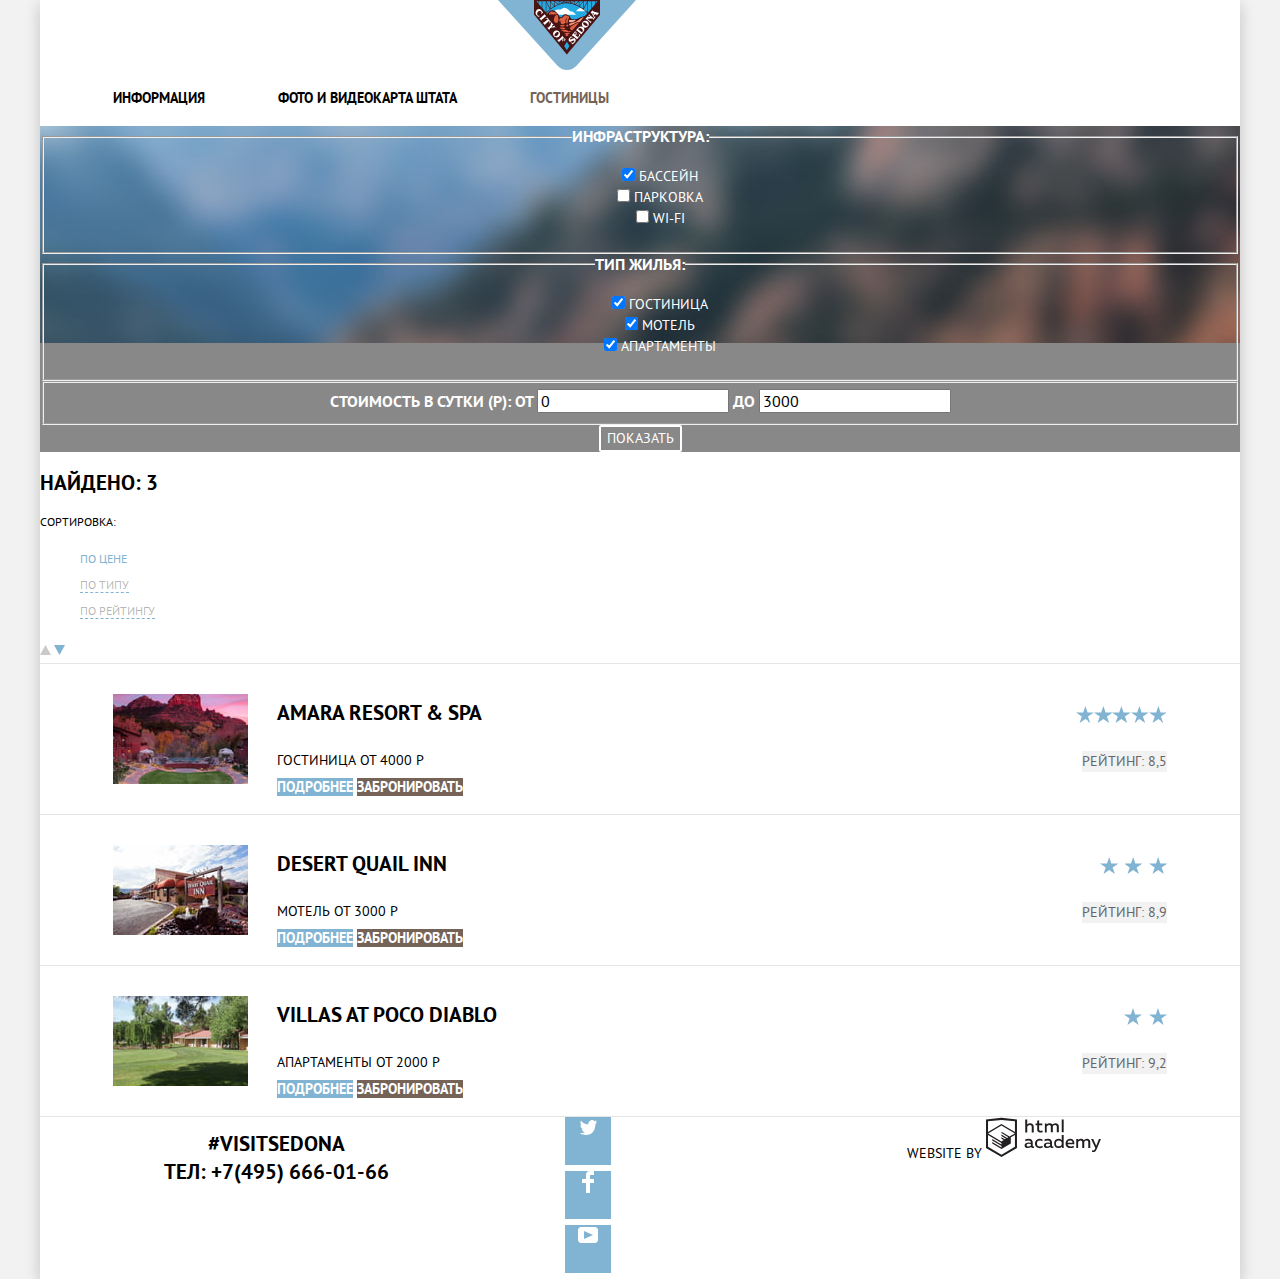
==== hotels.html @ c1253ab7 "started grids and flex" ====
<!DOCTYPE html>
<html lang="ru">
  <head>
    <meta charset="utf-8">
    <title>Каталог отелей Седона</title>
    <link href="css/normalize.css" rel="stylesheet">
    <link href="css/style.css" rel="stylesheet">
  </head>
  <body>
    <div class="main-wrapper">
      <header>
        <!--Navigation bar-->
        <nav class="main-navigation">
          <!--Logo is a link to the main page-->
          <a class="main-header-logo" href="index.html">
            <img src="img/logo_sedona.svg" width="138" height="70" alt="Логотип сайта поиска отелей Седона, перейти на главную страницу сайта">
          </a>  
          <ul class="site-navigation">
            <li><a class="nav-link" href="">Информация</a></li>
            <li><a class="nav-link" href="">Фото и видео</a></li>
            <li><a class="nav-link" href="">Карта штата</a></li>
            <li><a class="nav-link">Гостиницы</a></li>
          </ul>  
        </nav>
      </header> 
      <main>
        <section class="hotel-filter">
          <h1 class="visually-hidden">Фильтр отелей</h1>
          <!--Hotel filter form-->
          <form class="hotel-filter-form" action="https://echo.htmlacademy.ru/" method="get">
            <fieldset>
              <legend>Инфраструктура:</legend>
              <ul class="infrastructure">
                <li>
                  <input type="checkbox" name="pool" id="filter-pool" checked>
                  <label for="filter-pool">Бассейн</label>
                </li>
                <li>
                  <input type="checkbox" name="parking" id="filter-parking">
                  <label for="filter-parking">Парковка</label>
                </li>
                <li>
                  <input type="checkbox" name="wifi" id="filter-wifi">
                  <label for="filter-wifi">WI-FI</label>
                </li>
              </ul>
            </fieldset>
            <fieldset>
              <legend>Тип жилья:</legend>
              <ul class="housing-type">
                <li>
                  <input type="checkbox" name="hotel" id="filter-hotel" checked>
                  <label for="filter-hotel">Гостиница</label>
                </li>
                <li>
                  <input type="checkbox" name="motel" id="filter-motel" checked>
                  <label for="filter-motel">Мотель</label>
                </li>
                <li>
                  <input type="checkbox" name="apartments" id="filter-apartments" checked>
                  <label for="filter-apartments">Апартаменты</label>
                </li>
              </ul>
            </fieldset>
            <fieldset class="rate">
              <label>Стоимость в сутки (Р):</label>
              <label class="min-price">от <input type="text" name="min-price" value="0"></label>
              <label class="max-price">до <input type="text" name="max-price" value="3000"></label>  
            </fieldset>
            <div id="slider"></div>
            <button class="show-button" type="submit">Показать</button>
          </form>
        </section>
  
        <section class="search-results">
          <h2>Найдено: 3</h2>
          <p>Сортировка:</p>
            <ul class="sorting">
              <li class="sorting-item"><a href="">По цене</a></li>
              <li class="sorting-item"><a href="">По типу</a></li>
              <li class="sorting-item"><a href="">По рейтингу</a></li>
            </ul>
          <div class="arrow-up-down">
            <a class="arrow-up" href="" aria-label="По возрастанию">
              <svg xmlns="http://www.w3.org/2000/svg" width="11" height="10" viewBox="0 0 11 10">
                <path fill="#231F20" d="M5.5 0L0 10h11z"/>
              </svg>
            </a>
            <a class="arrow-down" href="" aria-label="По убыванию">
              <svg xmlns="http://www.w3.org/2000/svg" width="11" height="10" viewBox="0 0 11 10">
                <path fill="#231F20" d="M5.5 10L0 0h11"/>
              </svg>
            </a>    
          </div>
        </section>
  
        <section>
            <h2 class="visually-hidden">Список отелей</h2>
            <ol class="results-list">
              <li>
                <div class="hotel-box">
                  <img src="img/photo_amara.jpg" width="135" height="90" alt="Фoто отеля">
                  <div class="hotel-item">
                    <h3>Amara Resort & Spa</h3>
                    <div>
                      <span>Гостиница</span>
                      <span>От 4000 Р</span>
                    </div>
                    <div>
                      <a class="more-button" href="">Подробнее</a>
                      <a class="book-button" href="">Забронировать</a>
                    </div>
                  </div>
                </div>
                <div class="hotel-rating">
                  <p class="stars stars-4"><span class="visually-hidden">4 звезды</span></p>
                  <p class="rating">Рейтинг: 8,5</p>
                </div>
              </li>
              <li>
                <div class="hotel-box">
                  <img src="img/photo_desert.jpg" width="135" height="90" alt="Фoто отеля">
                  <div class="hotel-item">
                    <h3>Desert Quail Inn</h3>
                    <div>
                      <span>Мотель</span>
                      <span>От 3000 Р</span>
                    </div>
                    <div>
                      <a class="more-button" href="">Подробнее</a>
                      <a class="book-button" href="">Забронировать</a>
                    </div>
                  </div>
                </div>
                <div class="hotel-rating">
                  <p class="stars stars-3"><span class="visually-hidden">3 звезды</span></p>
                  <p class="rating">Рейтинг: 8,9</p>
                </div>
              </li>
              <li>
                <div class="hotel-box">
                  <img src="img/photo_villas.jpg" width="135" height="90" alt="Фoто отеля">
                  <div class="hotel-item">
                    <h3>Villas at Poco Diablo</h3>
                    <div>
                      <span>Апартаменты</span>
                      <span>От 2000 Р</span>
                    </div>
                    <div>
                      <a class="more-button" href="">Подробнее</a>
                      <a class="book-button" href="">Забронировать</a>
                    </div>
                  </div>
                </div>
                <div class="hotel-rating">
                  <p class="stars stars-2"><span class="visually-hidden">2 звезды</span></p>
                  <p class="rating">Рейтинг: 9,2</p>
                </div>
              </li>
            </ol>
        </section>
        
      </main>
      <footer class="main-footer">
        <section class="footer-contacts">
          <h3 class="visually-hidden">Контакты</h3>
          <p>
            <a href="">#visitSEDONA</a><br>
            <a href="tel:+74956660166">Тел: +7(495) 666-01-66</a>
          </p>
        </section>
  
        <section class="footer-social">
          <h3 class="visually-hidden">Ссылки на соцсети</h3>
          <ul>
            <li>
              <a class="social-button" href="">
                <span class="visually-hidden">Твиттер</span>
                <svg width="17" height="16" viewBox="0 0 17 16" fill="none" xmlns="http://www.w3.org/2000/svg">
                  <title>twitter</title>
                  <path d="M10.95 1.14409C12.635 0.648089 13.934 1.41409 14.527 2.32309C15.2 2.09209 15.858 1.84209 16.538 1.61509C16.5249 2.30145 16.2117 2.94761 15.681 3.38309C16.366 3.55309 16.985 2.89209 16.985 2.89209C16.816 3.89209 15.979 4.68009 15.422 4.91609C15.191 11.6661 12.247 16.1331 5.34498 15.9981H4.89898C4.48898 15.9981 0.734977 15.5381 0.000976562 14.1111C2.27198 14.3071 3.89398 13.6891 4.69398 12.9341C3.73398 12.6341 2.01498 12.4571 1.71498 9.98409C2.06398 10.0901 2.27898 10.2121 2.90498 10.1031C1.70498 9.24709 0.373977 8.53009 0.447977 6.33009C0.732977 6.65809 1.51498 6.86609 1.78798 6.80209C1.08498 6.56109 -0.182023 3.44209 0.893977 1.85009C2.71198 3.70409 4.62898 5.45609 8.04598 5.62309C8.25398 3.33009 9.18298 1.79309 10.95 1.14409Z" fill="white"/>
                </svg>
              </a>         
            </li>
              <li>
                <a class="social-button" href="">
                  <span class="visually-hidden">Фейсбук</span>
                  <svg xmlns="http://www.w3.org/2000/svg" width="12" height="22" viewBox="0 0 12 22">
                    <title>facebook</title>
                    <path fill="#FFF" d="M12 4V0H8a4 4 0 0 0-4 4v4H0v4h4v10h4V12h4V8H8V4h4z"/>
                  </svg>
                </a>
              </li>
              <li>
                <a class="social-button" href="">
                  <span class="visually-hidden">Ютуб</span>
                  <svg xmlns="http://www.w3.org/2000/svg" xmlns:xlink="http://www.w3.org/1999/xlink" width="20" height="16" viewBox="0 0 20 16">
                  <title>youtube</title>
                  <path fill="#FFF" d="M17 0H3C1.35 0 0 1.35 0 3v10c0 1.65 1.35 3 3 3h14c1.65 0 3-1.35 3-3V3c0-1.65-1.35-3-3-3zM6.027 11.998V4.002L15.014 8l-8.987 3.998z"/>
                  </svg>
                </a>
              </li>
          </ul>
        </section>
  
        <p class="footer-copyright">Website by 
          <a class="logo-academy" href="https://htmlacademy.ru/intensive/htmlcss">
            <svg id="Layer_1" data-name="Layer 1" xmlns="http://www.w3.org/2000/svg" width="115" height="41" viewBox="0 0 108.08 36.85">
              <title>Перейти на сайт HtmlAcademy</title>
              <path d="M44.61,26.88a2,2,0,0,0,.55-0.1v1.33a3.25,3.25,0,0,1-1.18.21,1.67,1.67,0,0,1-1.67-1,4.84,4.84,0,0,1-3.14,1.08c-1.51,0-2.91-.83-2.91-2.55,0-2.13,2-2.79,3.71-2.79a11.08,11.08,0,0,1,2.17.25v-0.3c0-1-.76-1.77-2.19-1.77a7.42,7.42,0,0,0-3,.64v-1.7a10.21,10.21,0,0,1,3.19-.55c2.36,0,3.81,1.12,3.81,3.65v3a0.54,0.54,0,0,0,.49.59h0.17Zm-6.44-1.13A1.35,1.35,0,0,0,39.63,27h0.11a3.39,3.39,0,0,0,2.41-1V24.58a9.72,9.72,0,0,0-1.81-.21c-1,0-2.16.33-2.16,1.38h0Zm12.36-6.11a5,5,0,0,1,2.57.64V22a4.08,4.08,0,0,0-2.3-.7,2.75,2.75,0,1,0,0,5.49,5,5,0,0,0,2.43-.64v1.71a6.27,6.27,0,0,1-2.76.57A4.21,4.21,0,0,1,46,24.51q0-.21,0-0.41a4.32,4.32,0,0,1,4.18-4.46h0.38Zm12.17,7.24a2,2,0,0,0,.55-0.1v1.33a3.25,3.25,0,0,1-1.18.21,1.67,1.67,0,0,1-1.67-1,4.84,4.84,0,0,1-3.14,1.08c-1.51,0-2.91-.83-2.91-2.55,0-2.13,2-2.79,3.71-2.79a11.08,11.08,0,0,1,2.17.25v-0.3c0-1-.76-1.77-2.19-1.77a7.42,7.42,0,0,0-3,.64v-1.7a10.21,10.21,0,0,1,3.19-.55c2.36,0,3.81,1.12,3.81,3.65v3a0.54,0.54,0,0,0,.49.59h0.17Zm-6.44-1.13A1.35,1.35,0,0,0,57.73,27h0.11a3.39,3.39,0,0,0,2.41-1V24.58a9.72,9.72,0,0,0-1.81-.21c-1.06,0-2.16.33-2.16,1.38h0ZM73,16V28.2H71.35V26.88a3.88,3.88,0,0,1-3.19,1.54,4.4,4.4,0,0,1,0-8.78,3.81,3.81,0,0,1,3,1.3V16H73Zm-4.53,5.22a2.76,2.76,0,1,0,0,5.52A2.86,2.86,0,0,0,71.15,25V23A2.91,2.91,0,0,0,68.49,21.27ZM79,19.64c3.31,0,4.46,2.68,3.92,5.09H76.7c0.21,1.5,1.67,2.11,3.19,2.11a6.11,6.11,0,0,0,2.64-.59v1.6a7.14,7.14,0,0,1-3,.57C77,28.42,74.78,27,74.78,24a4.18,4.18,0,0,1,4-4.39H79Zm0.09,1.54a2.28,2.28,0,0,0-2.44,2.1v0.06H81.3A2,2,0,0,0,79.13,21.18Zm5.73,7V19.87h1.65v1a3.81,3.81,0,0,1,2.78-1.27A2.86,2.86,0,0,1,91.89,21a4.12,4.12,0,0,1,2.91-1.33A3.06,3.06,0,0,1,98,23V28.2h-1.9V23.05a1.59,1.59,0,0,0-1.42-1.75H94.42a2.8,2.8,0,0,0-2.07,1.12V28.2h-1.9V23.05A1.59,1.59,0,0,0,89,21.31H88.8a3,3,0,0,0-2.21,1.29v5.63H84.86Zm21.31-8.33h1.9l-3.91,9.46c-0.9,2.17-2.09,2.86-3.35,2.86a4.76,4.76,0,0,1-1.1-.14V30.46a2.86,2.86,0,0,0,.85.12c0.9,0,1.58-.64,2.07-1.9l0.17-.42-4-8.4h2l2.86,6.29ZM38.73,1.46V6.22a3.81,3.81,0,0,1,2.7-1.14,3.25,3.25,0,0,1,3.44,3.4v5.15H43V8.72a1.81,1.81,0,0,0-1.61-2h-0.3a2.93,2.93,0,0,0-2.32,1.39v5.52h-1.9V1.46h1.9ZM49.94,2.31v3h3V6.91h-3v3.81c0,1.1.5,1.46,1.58,1.46a4.49,4.49,0,0,0,1.69-.33v1.6A6.8,6.8,0,0,1,51,13.8a2.55,2.55,0,0,1-2.86-2.74V6.89H46.58V5.26h1.5V2.74Zm5.4,11.31V5.28H57v1A3.81,3.81,0,0,1,59.77,5a2.86,2.86,0,0,1,2.6,1.33A4.12,4.12,0,0,1,65.28,5,3.06,3.06,0,0,1,68.44,8.4v5.21h-1.9V8.46a1.59,1.59,0,0,0-1.42-1.75H64.89a2.8,2.8,0,0,0-2.07,1.12v5.78h-1.9V8.46A1.59,1.59,0,0,0,59.5,6.71H59.27A3,3,0,0,0,57.06,8v5.63H55.34ZM71.17,1.45H73V13.6H71.17V1.45ZM14.71,0H14.55L0,1.54V28.21l14.55,8.66,14.55-8.66V1.54Zm12.5,27.1L14.55,34.64,1.9,27.12V16.18l12.59,7.5V25L5.86,19.9v1.31l8.68,5.21v1.39L5.87,22.65V24l8.68,5.21,8.75-5.24V18.31L27.2,16V27.12Zm0-12.53-3.48,2-1.6,1L14.51,13v1.31L21,18.23H21l-0.14.09-1,.54-5.37-3.2V17l4.24,2.52-1,.67-3.2-1.9v1.31l2.1,1.24L14.5,22.1,2,14.65,14.51,7.11Zm0-1.32L14.49,5.76,1.91,13.25v-10L14.56,1.92,27.21,3.25v10h0Z" transform="translate(0 -0.02)" fill="#231f20"/>
            </svg>
          </a>
        </p> 
      </footer>
    </div>
  </body>
</html>
---- css/style.css ----
.visually-hidden {
  position: absolute;
  width: 1px;
  height: 1px;
  margin: -1px;
  border: 0;
  padding: 0;
  clip: rect(0 0 0 0);
  overflow: hidden;
}

@font-face {
  font-family: 'PT Sans';
  font-style: normal;
  font-weight: normal;
  src: url("../fonts/ptsans.woff2") format("woff2"),
  url("../fonts/ptsans.woff") format("woff");
}

@font-face {
  font-family: 'PT Sans';
  font-style: normal;
  font-weight: bold;
  src: url("../fonts/ptsansbold.woff2") format("woff2"),
  url("../fonts/ptsansbold.woff") format("woff");
}

:root {
  --basic-black: #000000;
  --basic-white: #FFFFFF;
  --basic-dark: #333333;
  --basic-brown: #766357;
  --basic-grey: #F2F2F2;
  --bright: #81B3D2;

  --form-background: #888888;
  
  --button-brown-hover:#604E43;
  --button-brown-active:#503E33;
  
  --bright-hover: #669EC0;
  --bright-active: #5496BD;

  --light-grey: #EEEEEE;
  --grey-hover: #EBEBEB;
  --light-brown: #A9A9A9; 
  --footer-color: rgba(255, 255, 255, 0.9);
  --white-active: rgba(255, 255, 255, 0.3);
  --arrow-up: #CACACA;

  --rating-color: #666666;

  --logo-normal-background: #231F20;
  --logo-pressed-background: #BDBBBC;

  --black-with-opacity: rgba(0, 0, 0, 0.3);
  --form-shadow-color: rgba(0, 1, 1, 0.15);
  --pages-shadow: rgba(0, 1, 1, 0.2);
  --border-color: #E5E5E5;
}

body {
  min-width: 1200px;
  margin: 0;
  padding: 0;
  font-family: "PT Sans", Arial, sans-serif;
  font-size: 14px;
  line-height: 26px;
  font-weight: bold;
  color: var(--basic-black);
  text-transform: uppercase;
  background-color: var(--basic-grey);
  background-position: top center;
  background-repeat: no-repeat;
}

a {
  text-decoration: none;
}
  
img {
  max-width: 100%;
  height: auto;
}

:focus {
  outline: none;
}

.main-wrapper {
  width: 1200px;
  margin-right: auto;
  margin-left: auto;
  background-color: var(--basic-white); 
  box-shadow: 0px 5px 15px var(--pages-shadow);
}

/* Grid */

html {
  height: 100%;
}

.page-body {
  min-height: 100%;
  display: grid;
  grid-template-rows: min-content 1fr min-content;
  align-content: start;
}

.container {
  width: 1054px;
  margin-left: auto;
  margin-right: auto;
}
/* Main navigation */

.main-navigation {
  display: flex;
  flex-direction: column;
  align-items: center;
  min-height: 56px;
  max-width: 1054px;


  font-size: 14px; /*Может это не нужно, отнаследуется от body?*/
  line-height: 26px; /*Может это не нужно, отнаследуется от body?*/
  color: var(--basic-black);
  background-position: center;
}

.main-header-logo {
  width: 138px;
  height: 70px;
}

.site-navigation {
  display: flex;
  align-items: center;
  width: 100%;
  min-height: 56px;
  padding: 0;
  margin: 0;

  list-style: none;
}

.site-navigation li:nth-child(4n-3),
.site-navigation li:nth-child(4n-2) {
  padding-left: 73px;
  text-align: left;
}

.site-navigation li:nth-child(4n-1),
.site-navigation li:nth-child(4n) {
  padding-right: 73px;
  text-align: right;
}

.site-navigation a:not([href]) {
  color: var(--basic-brown);
}

/* User navigation */

.site-navigation a {
  color: var(--basic-black);
}

.nav-link:visited {
  color: var(--black-with-opacity);
}

.nav-link:focus {
  color: var(--bright);
}

.nav-link:hover {
  color: var(--bright);
}

.nav-link:active {
  color: var(--black-with-opacity);
}

/*Index page-Main*/

.background-photo {
  height: 509px;
  text-align: center;
  background-image: 
    url("../img/zigzag.svg"),
    url("../img/background_photo_index.jpg");
  background-repeat: no-repeat;
  background-position: center bottom -2px, center top;
}

/*Features*/

.features {
  text-align: center;
  align-items: center;
  font-size: 21px;
  line-height: 26px;
}

.features h2 {
  text-align: center;
  font-size: 14px;
  line-height: 26px;
  font-weight: normal;
  color: var(--basic-dark);
}

.interested-title {
  text-align: center;
  padding-top: 58px;
  margin: 0;
  font-size: 30px;
  line-height: 24px;
}

.interested-text {
  text-align: center;
  margin-top: 26px;
  line-height: 24px;
  color: var(--basic-dark);
  font-weight: normal;
}

.features-list {
  list-style: none;
  padding: 0;
  margin: 0;
}

.features-list-light {
  color: var(--basic-white);
  background-color: var(--bright);
}

.features-list-light h3 {
  font-size: 21px;
  line-height: 21px;
}

.features-list-light p {
  font-weight: normal;
  font-size: 14px;
  line-height: 21px;
}

.feature-item {
  list-style: none;
  background-color: var(--basic-white);
}

.feature-item h3 {
  font-size: 21px;
  line-height: 21px;
  color: var(--basic-black);
}

.feature-item p {
  font-weight: normal;
  font-size: 14px;
  line-height: 21px;
  color: var(--basic-dark);
}

.features-list-dark {
  background-color: var(--light-grey);
}

.features-list-dark h3 {
  font-size: 21px;
  line-height: 21px;
}

.features-list-dark p {
  font-weight: normal;
  font-size: 14px;
  line-height: 21px;
  color: var(--basic-dark);
}

/*Button navigation*/

.search-button {
  font-family: PT Sans;
  font-style: normal;
  font-weight: bold;
  font-size: 21px;
  line-height: 26px;
  text-align: center;
  text-transform: uppercase;
  color: var(--basic-white);
  background-color: var(--basic-brown);
  border: none;
}

.search-button:hover,
.search-button:focus {
  background-color: var(--button-brown-hover);
}

.search-button:active {
  color: var(--white-active);
  background-color: var(--button-brown-active);
}

/*Hotel search form*/

.form {
  position: absolute;
  background: var(--basic-white);
  box-shadow: 0px 7px 15px var(--form-shadow-color);
}

.search-item label {
  font-weight: bold;
  font-size: 14px;
  line-height: 26px;
  align-items: center;
}

.search-item input {
  background-color: var(--basic-grey);
  border: none;
}

.search-item input:hover {
  background-color: var(--grey-hover);
}

.search-item input:focus {
  background: var(--basic-white);
  border: 2px solid var(--border-color);
  box-sizing: border-box;
}

.button-minus,
.button-plus,
.button-calendar {
  fill: var(--light-brown);
  background-color: var(--basic-grey);
  border: none;
  margin: 0;
}

.button-minus:hover rect,
.button-minus:focus rect,
.button-plus:hover path,
.button-plus:focus path,
.button-calendar:hover path,
.button-calendar:focus path {
  fill: var(--basic-black);
}

.button-minus:active rect,
.button-plus:active path,
.button-calendar:active path {
  fill: var(--bright);
} 

.submit-button {
  font-family: PT Sans;
  font-style: normal;
  font-weight: bold;
  font-size: 21px;
  line-height: 26px;
  text-align: center;
  text-transform: uppercase;
  color: var(--basic-white);
  background-color: var(--bright);
  border: none;
}

.submit-button:hover,
.submit-button:focus {
  background-color: var(--bright-hover);
}

.submit-button:active {
  color: var(--white-active);
  background-color: var(--bright-active);
}

/* Footer */

.main-footer {
  display: grid;
  grid-template-columns: 1fr 1fr 1fr;
  padding-left: 73px;
  padding-right: 73px;
  min-width: 120px;

  color: var(--basic-black);
  background-color: var(--footer-color);
}

.footer-contacts {
  margin: 0;
  width: 327px;
  text-align: center;
}

.footer-contacts a {
  font-size: 21px;
  line-height: 26px;
  color: var(--basic-black);
  text-decoration: none;
}

.footer-contacts a:hover,
.footer-contacts a:focus {
  color: var(--bright);
  text-decoration: none;
}

.footer-social {
  width: 400px;
  justify-self: center;

  text-align: center;
}

.footer-social ul {
  width: 150px;
  margin: 0 auto;
  padding: 0;

  list-style: none;
}

.footer-social li {
  margin-bottom: 6px;
  width: 46px;
  height: 48px;
  background-color: var(--bright);
}

.social-button {
  text-decoration: none;
  display: block;
  width: 100%;
  height: 100%;
}

.social-button:focus {
  background-color: var(--bright-hover);
}

.social-button:hover {
  background-color: var(--bright-hover);
}

.social-button:active path{
  background-color: var(--bright-active);
  fill: var(--white-active);
}

.footer-copyright {
  width: 327px;
  margin: 0;

  font-weight: normal;
  font-size: 14px;
  line-height: 26px;
  text-align: center;
}

.logo-academy path {
  fill:var(--logo-normal-background);
}

.logo-academy:focus path{
  fill: var(--bright);
}

.logo-academy:hover path {
  fill: var(--bright);
}

.logo-academy:active path{
  fill: var(--logo-pressed-background);
}

/*Hotel page-Main*/
/*Hotel filter form*/
.hotel-filter-form {
  text-align: center;
  background-color: var(--form-background);
  background-image: 
    url("../img/background_photo_hotels.jpg");
  background-repeat: no-repeat;
}

.hotel-filter-form legend,
.rate {
  font-size: 16px;
  line-height: 21px;
  color: var(--basic-white);
}

.infrastructure,
.housing-type {
  list-style: none;
}

.infrastructure li,
.housing-type li {
  font-weight: normal;
  font-size: 14px;
  line-height: 21px;
  color: var(--basic-white);
}

.show-button,
.show-button:active {
  font-weight: normal;
  font-size: 14px;
  line-height: 21px;
  align-items: center;
  text-transform: uppercase;
  background-color: transparent;
  color: var(--basic-white);
  border: 2px solid var(--basic-white);
  box-sizing: border-box;
  border-radius: 2px;
}

.show-button:hover,
.show-button:focus {
  color: var(--basic-black);
  background-color: var(--basic-white);
}


/*Search-results*/

.search-results {
  background-color: var(--basic-white);
  border-bottom: 1px solid var(--border-color);
}

.sorting {
  list-style: none;
}

.search-results h2 {
  font-size: 21px;
}

.search-results p {
  font-weight: normal;
  font-size: 12px;
  line-height: 18px;
}

.search-results a {
  font-weight: normal;
  font-size: 12px;
  line-height: 18px;
  color: var(--basic-black);
}

.sorting-item:first-child a {
  color: var(--bright);
}

.sorting-item:nth-child(2) a {
  color: var(--black-with-opacity);
  border-bottom: 1px dashed var(--bright);
}

.sorting-item:last-child a {
  color: var(--black-with-opacity);
  border-bottom: 1px dashed var(--bright);
}

.sorting-item a:hover,
.sorting-item a:focus {
  color: var(--bright);
}

.sorting-item a:active {
  color: var(--basic-black);
  border-bottom: none;
}

.arrow-up path {
  fill: var(--arrow-up);
}

.arrow-down path {
  fill: var(--bright);
}

.arrow-up:focus path,
.arrow-down:focus path {
  fill: var(--basic-black)
}

.arrow-up:hover path,
.arrow-down:hover path {
  fill: var(--basic-black);
}

.arrow-up:active path,
.arrow-down:active path {
  fill: var(--bright);
}

/*Hotels-search results*/

.results-list {
  list-style: none;
  margin: 0;
  padding: 0;
}

.results-list li {
  display: flex;
  justify-content: space-between;
  align-items: center;
  height: 150px;
  padding-left: 73px;
  padding-right: 73px;

  border-bottom: 1px solid var(--border-color);
}

.hotel-box {
  display: flex;
  align-items: center;
  justify-content: center;
}

.hotel-item {
  display: flex;
  flex-direction: column;
  justify-content: center;
  margin-left: 29px;
  height: 87px;
}


.results-list h3 {
  font-weight: bold;
  font-size: 21px;
  line-height: 26px;
}


.results-list span {
  font-weight: normal;
  font-size: 14px;
  line-height: 21px;
}

.more-button {
    font-style: normal;
    font-weight: bold;
    font-size: 14px;
    line-height: 21px;
    text-align: center;
    color: var(--basic-white);
    vertical-align: middle;
    text-transform: uppercase;
    background-color: var(--bright);
    border: none;
}

.book-button {
    font-style: normal;
    font-weight: bold;
    font-size: 14px;
    line-height: 21px;
    text-align: center;
    color: var(--basic-white);
    vertical-align: middle;
    text-transform: uppercase;
    background-color: var(--basic-brown);
    border: none;
}

.more-button:hover,
.more-button:focus {
  background-color: var(--bright-hover);
}

.book-button:hover,
.book-button:focus {
  background-color: var(--button-brown-hover);
}

.more-button:active{
  background-color: var(--bright-active);
  color: var(--white-active);
}

.book-button:active{
  background-color: var(--button-brown-active);
  color: var(--white-active);
}

.hotel-rating {
  display: flex;
  flex-direction: column;
  justify-content: space-between;
  align-items: flex-end;
}

.rating {
  font-style: normal;
  font-weight: normal;
  font-size: 14px;
  line-height: 21px;
  text-align: center;
  color: var(--rating-color);
  background-color: var(--basic-grey);
}

.stars {
  background-image: url("../img/star.svg");
  background-repeat: space;
  width: 19px;
  height: 17px;
}

.stars-1 {
  width: 19px;
}

.stars-2 {
  width: 43px;
}

.stars-3 {
  width: 67px;
}
/*Не могу понять, почему 4 звезды вставляет 5 звезд, а 5-вставляет 6 звезд?Или это еще не нужно делать? Я считала так: 19*4+5*3=91(ширина звезд и 5-расстояние между звездами)*/
.stars-4 {
  width: 91px;
}

.stars-5 {
  width: 115px;
}
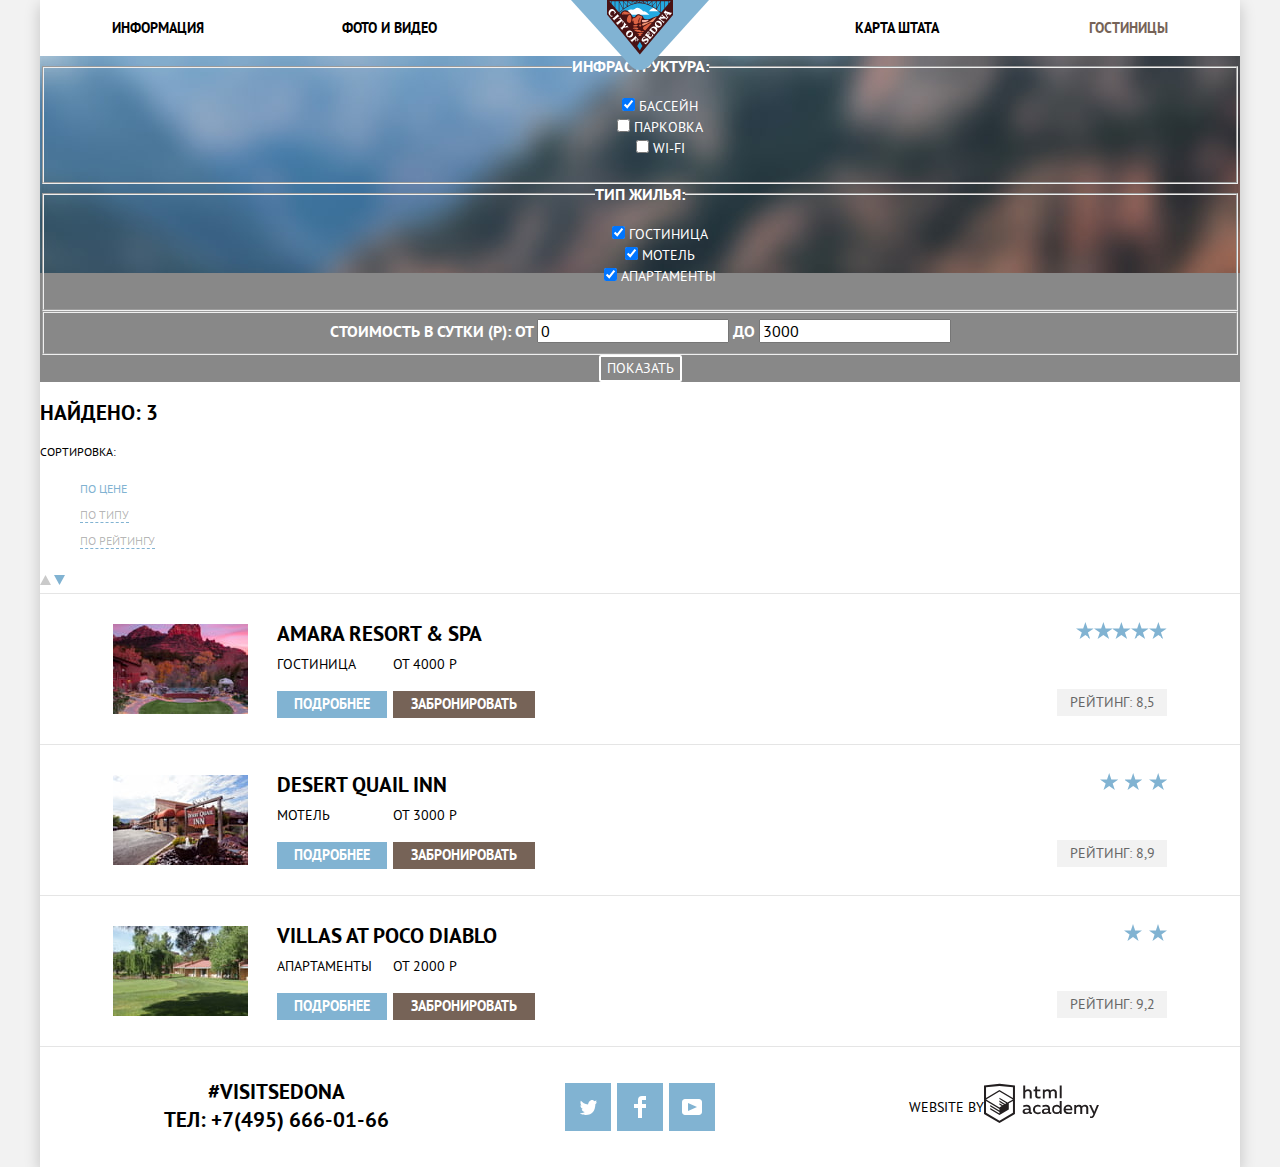
==== commit dcf11ddd: "Continuing with flex and grid" ====
--- a/hotels.html
+++ b/hotels.html
@@ -98,38 +98,36 @@
             <h2 class="visually-hidden">Список отелей</h2>
             <ol class="results-list">
               <li>
-                <div class="hotel-box">
+                <div class="image-box">
                   <img src="img/photo_amara.jpg" width="135" height="90" alt="Фoто отеля">
-                  <div class="hotel-item">
-                    <h3>Amara Resort & Spa</h3>
-                    <div>
-                      <span>Гостиница</span>
-                      <span>От 4000 Р</span>
-                    </div>
-                    <div>
-                      <a class="more-button" href="">Подробнее</a>
-                      <a class="book-button" href="">Забронировать</a>
-                    </div>
+                </div>
+                <div class="hotel-item">
+                  <h3>Amara Resort & Spa</h3>
+                  <div class="hotel-item-more-book">
+                    <span class="hotel-item-type">Гостиница</span>
+                    <a class="more-button" href="">Подробнее</a>
+                    <span class="hotel-item-price">От 4000 Р</span>
+                    <a class="book-button" href="">Забронировать</a>
                   </div>
                 </div>
                 <div class="hotel-rating">
-                  <p class="stars stars-4"><span class="visually-hidden">4 звезды</span></p>
+                  <p class="stars stars-4">
+                    <span class="visually-hidden">4 звезды</span>
+                  </p>
                   <p class="rating">Рейтинг: 8,5</p>
                 </div>
               </li>
               <li>
-                <div class="hotel-box">
+                <div class="image-box">
                   <img src="img/photo_desert.jpg" width="135" height="90" alt="Фoто отеля">
-                  <div class="hotel-item">
-                    <h3>Desert Quail Inn</h3>
-                    <div>
-                      <span>Мотель</span>
-                      <span>От 3000 Р</span>
-                    </div>
-                    <div>
-                      <a class="more-button" href="">Подробнее</a>
-                      <a class="book-button" href="">Забронировать</a>
-                    </div>
+                </div>
+                <div class="hotel-item">
+                  <h3>Desert Quail Inn</h3>
+                  <div class="hotel-item-more-book">
+                    <span class="hotel-item-type">Мотель</span>
+                    <a class="more-button" href="">Подробнее</a>
+                    <span class="hotel-item-price">От 3000 Р</span>
+                    <a class="book-button" href="">Забронировать</a>
                   </div>
                 </div>
                 <div class="hotel-rating">
@@ -138,18 +136,16 @@
                 </div>
               </li>
               <li>
-                <div class="hotel-box">
+                <div class="image-box">
                   <img src="img/photo_villas.jpg" width="135" height="90" alt="Фoто отеля">
-                  <div class="hotel-item">
-                    <h3>Villas at Poco Diablo</h3>
-                    <div>
-                      <span>Апартаменты</span>
-                      <span>От 2000 Р</span>
-                    </div>
-                    <div>
-                      <a class="more-button" href="">Подробнее</a>
-                      <a class="book-button" href="">Забронировать</a>
-                    </div>
+                </div>
+                <div class="hotel-item">
+                  <h3>Villas at Poco Diablo</h3>
+                  <div class="hotel-item-more-book">
+                    <span class="hotel-item-type">Апартаменты</span>
+                    <a class="more-button" href="">Подробнее</a>
+                    <span class="hotel-item-price">От 2000 Р</span>
+                    <a class="book-button" href="">Забронировать</a>
                   </div>
                 </div>
                 <div class="hotel-rating">
--- a/css/style.css
+++ b/css/style.css
@@ -87,7 +87,18 @@
   outline: none;
 }
 
+
+/* Grid */
+
+html {
+  height: 100%;
+}
+
 .main-wrapper {
+  min-height: 100%;
+  display: grid;
+  grid-template-rows: min-content 1fr min-content;
+  align-content: start;
   width: 1200px;
   margin-right: auto;
   margin-left: auto;
@@ -95,19 +106,6 @@
   box-shadow: 0px 5px 15px var(--pages-shadow);
 }
 
-/* Grid */
-
-html {
-  height: 100%;
-}
-
-.page-body {
-  min-height: 100%;
-  display: grid;
-  grid-template-rows: min-content 1fr min-content;
-  align-content: start;
-}
-
 .container {
   width: 1054px;
   margin-left: auto;
@@ -116,12 +114,7 @@
 /* Main navigation */
 
 .main-navigation {
-  display: flex;
-  flex-direction: column;
-  align-items: center;
-  min-height: 56px;
-  max-width: 1054px;
-
+  position: relative;
 
   font-size: 14px; /*Может это не нужно, отнаследуется от body?*/
   line-height: 26px; /*Может это не нужно, отнаследуется от body?*/
@@ -130,6 +123,10 @@
 }
 
 .main-header-logo {
+  position: absolute;
+  top: 0;
+  left: 50%;
+  transform: translateX(-50%);
   width: 138px;
   height: 70px;
 }
@@ -137,23 +134,29 @@
 .site-navigation {
   display: flex;
   align-items: center;
-  width: 100%;
+  width: auto;
   min-height: 56px;
-  padding: 0;
-  margin: 0;
-
+  padding-left: 72px;
+  padding-right: 72px;
+  margin: 0;
   list-style: none;
 }
 
-.site-navigation li:nth-child(4n-3),
-.site-navigation li:nth-child(4n-2) {
-  padding-left: 73px;
+.site-navigation li {
+  flex-basis: 100%; 
+}
+
+.site-navigation li:first-child,
+.site-navigation li:nth-child(2) {
   text-align: left;
 }
 
-.site-navigation li:nth-child(4n-1),
-.site-navigation li:nth-child(4n) {
-  padding-right: 73px;
+.site-navigation li:nth-child(3) {
+  margin-left: 138px;
+}
+
+.site-navigation li:nth-child(3) ,
+.site-navigation li:last-child {
   text-align: right;
 }
 
@@ -187,7 +190,6 @@
 
 .background-photo {
   height: 509px;
-  text-align: center;
   background-image: 
     url("../img/zigzag.svg"),
     url("../img/background_photo_index.jpg");
@@ -195,37 +197,52 @@
   background-position: center bottom -2px, center top;
 }
 
+.background-photo img {
+  display: block;
+  width: 459px;
+  margin: 0 auto;
+  padding-top: 75px;
+}
+
 /*Features*/
 
 .features {
   text-align: center;
-  align-items: center;
   font-size: 21px;
   line-height: 26px;
 }
 
-.features h2 {
-  text-align: center;
-  font-size: 14px;
+.features-main {
+  display: flex;
+  flex-wrap: wrap;
+  justify-content: center;
+  text-align: center;
+  align-items: center;
+  margin-top: 43px;
+  margin-bottom: 42px;
+}
+
+.features-main p {
+  font-size: 21px;
   line-height: 26px;
+  margin: 0;
+}
+
+.features-show {
+  display: flex;
+  flex-wrap: wrap;
+  justify-content: center;
+  text-align: center;
+  align-items: center;
+  margin-bottom: 51px;
+}
+
+.features-show h2 {
+  margin: 0;
+  font-size: 14px;
+  line-height: 26px;
   font-weight: normal;
   color: var(--basic-dark);
-}
-
-.interested-title {
-  text-align: center;
-  padding-top: 58px;
-  margin: 0;
-  font-size: 30px;
-  line-height: 24px;
-}
-
-.interested-text {
-  text-align: center;
-  margin-top: 26px;
-  line-height: 24px;
-  color: var(--basic-dark);
-  font-weight: normal;
 }
 
 .features-list {
@@ -284,15 +301,47 @@
   color: var(--basic-dark);
 }
 
+.interesting-box {
+  display: flex;
+  flex-direction: column;
+  flex-wrap: wrap;
+  min-height: 233px;
+  margin-top: 58px;
+  align-items: center;
+}
+
+.interested-title {
+  text-align: center;
+  margin: 0;
+  font-size: 30px;
+  line-height: 24px;
+}
+
+.interested-text {
+  text-align: center;
+  margin-top: 32px;
+  line-height: 24px;
+  color: var(--basic-dark);
+  font-weight: normal;
+}
+
 /*Button navigation*/
 
 .search-button {
+  display: flex;
+  flex-direction: column;
+  align-items: center;
+  justify-content: center;
+  margin-top: auto;
+  width: 568px;
+  height: 86px;
+  padding: 0;
+
   font-family: PT Sans;
   font-style: normal;
   font-weight: bold;
   font-size: 21px;
   line-height: 26px;
-  text-align: center;
   text-transform: uppercase;
   color: var(--basic-white);
   background-color: var(--basic-brown);
@@ -311,32 +360,127 @@
 
 /*Hotel search form*/
 
-.form {
+.search-form-container {
   position: absolute;
+  width: 1200px;
+  display: flex;
+  justify-content: center;
+}
+
+.search-form {
+ /* display: grid;
+  grid-template-columns: 1fr;
+  grid-template-rows: 30px 30px 54px auto;
+  grid-column-gap: 0px;
+  grid-row-gap: 30px;*/
+  display: flex;
+  flex-direction: column;
+  align-items: center;
+  width: 458px;
+  height: 285px;
+  padding: 55px 55px;
+ 
   background: var(--basic-white);
   box-shadow: 0px 7px 15px var(--form-shadow-color);
 }
 
-.search-item label {
+.search-item .check-in {
+  margin-top: 0;
+  margin-bottom: 0;
+}
+
+.search-item-guests {
+  display: flex;
+  justify-content: space-between;
+  width: 100%;
+  margin-bottom: 30px;
+}
+
+.guests {
+  width: 100%;
+  min-width: 226px;
+}
+
+.children-label {
+  margin-left: auto;
+}
+
+.search-item-guests .guests {
+  margin-top: 0;
+  margin-bottom: 0;
+}
+
+.search-form:nth-last-child(-1) {
+  margin-top: 0;
+  margin-bottom: 0;
+}
+
+.check-out {
+  margin: 0;
+}
+
+.check-in input,
+.check-out input {
+  width: 346px;
+  height: 38px;
+  padding: 0;
+}
+
+.guests input {
+  width: 38px;
+  height: 38px;
+  padding: 0;
+  text-align: center;
+}
+
+.search-item {
+  min-width: 458px;
+  margin-bottom: 30px;
+  margin-top: 0;
+  justify-self: center;
+}
+
+.search-fields {
+  display: flex;
+  justify-content: space-between;
+  align-items: center;
+}
+
+.search-fields label {
   font-weight: bold;
   font-size: 14px;
   line-height: 26px;
   align-items: center;
 }
 
-.search-item input {
+.search-fields input {
   background-color: var(--basic-grey);
   border: none;
 }
 
-.search-item input:hover {
+.search-fields input:hover {
   background-color: var(--grey-hover);
 }
 
-.search-item input:focus {
+.search-fields input:focus {
   background: var(--basic-white);
   border: 2px solid var(--border-color);
   box-sizing: border-box;
+}
+
+.btn-minus-children {
+  margin-left: 28px;
+}
+
+.btn-minus-adults {
+  margin-left: auto;
+}
+
+.button-minus,
+.button-plus {
+  width: 38px;
+  height: 38px;
+  padding: 0;
 }
 
 .button-minus,
@@ -345,7 +489,7 @@
   fill: var(--light-brown);
   background-color: var(--basic-grey);
   border: none;
-  margin: 0;
+  /*margin: 0;*/
 }
 
 .button-minus:hover rect,
@@ -364,6 +508,15 @@
 } 
 
 .submit-button {
+  /*grid-area: 4 / 1 / 5 / 2;
+  justify-self: center;*/
+  width: 458px;
+  height: 58px;
+  padding: 0;
+  margin-top: 24px;
+  margin-left: 0;
+  margin-bottom: 0;
+  margin-right: 0;
   font-family: PT Sans;
   font-style: normal;
   font-weight: bold;
@@ -386,14 +539,19 @@
   background-color: var(--bright-active);
 }
 
+.map {
+  margin-bottom: -120px;
+}
+
 /* Footer */
 
 .main-footer {
   display: grid;
+  align-items: center;
   grid-template-columns: 1fr 1fr 1fr;
   padding-left: 73px;
   padding-right: 73px;
-  min-width: 120px;
+  min-height: 120px;
 
   color: var(--basic-black);
   background-color: var(--footer-color);
@@ -421,20 +579,20 @@
 .footer-social {
   width: 400px;
   justify-self: center;
-
   text-align: center;
 }
 
 .footer-social ul {
+  display: flex;
+  justify-content: space-between;
   width: 150px;
-  margin: 0 auto;
+  margin: auto;
   padding: 0;
 
   list-style: none;
 }
 
 .footer-social li {
-  margin-bottom: 6px;
   width: 46px;
   height: 48px;
   background-color: var(--bright);
@@ -442,7 +600,9 @@
 
 .social-button {
   text-decoration: none;
-  display: block;
+  display: flex;
+  align-items: center;
+  justify-content: center;
   width: 100%;
   height: 100%;
 }
@@ -461,6 +621,9 @@
 }
 
 .footer-copyright {
+  display: flex;
+  justify-content: center;
+  align-items: center;
   width: 327px;
   margin: 0;
 
@@ -622,16 +785,16 @@
 
 .results-list li {
   display: flex;
-  justify-content: space-between;
-  align-items: center;
-  height: 150px;
+  flex-wrap: wrap;
+  align-items: center;
+  min-height: 150px;
   padding-left: 73px;
   padding-right: 73px;
 
   border-bottom: 1px solid var(--border-color);
 }
 
-.hotel-box {
+.image-box {
   display: flex;
   align-items: center;
   justify-content: center;
@@ -640,49 +803,69 @@
 .hotel-item {
   display: flex;
   flex-direction: column;
-  justify-content: center;
+  align-items: flex-start;
   margin-left: 29px;
-  height: 87px;
-}
-
-
-.results-list h3 {
+  min-height: 90px;
+}
+
+
+.hotel-item h3 {
+  margin-bottom: 7px;
+  margin-top: 0;
+
   font-weight: bold;
   font-size: 21px;
   line-height: 26px;
 }
 
-
-.results-list span {
-  font-weight: normal;
-  font-size: 14px;
-  line-height: 21px;
+.hotel-item span {
+  font-weight: normal;
+  font-size: 14px;
+  line-height: 21px;
+}
+.hotel-item-more-book {
+  display: grid;
+  column-gap: 6px;
+  row-gap: 16px;
+}
+
+.hotel-item-price {
+  grid-column-start: 2;
+  grid-row-start: 1;
 }
 
 .more-button {
-    font-style: normal;
-    font-weight: bold;
-    font-size: 14px;
-    line-height: 21px;
-    text-align: center;
-    color: var(--basic-white);
-    vertical-align: middle;
-    text-transform: uppercase;
-    background-color: var(--bright);
-    border: none;
+  display: flex;
+  align-items: center;
+  justify-content: center;
+  width: 110px;
+  height: 27px;
+
+  font-style: normal;
+  font-weight: bold;
+  font-size: 14px;
+  line-height: 21px;
+  color: var(--basic-white);
+  text-transform: uppercase;
+  background-color: var(--bright);
+  border: none;
 }
 
 .book-button {
-    font-style: normal;
-    font-weight: bold;
-    font-size: 14px;
-    line-height: 21px;
-    text-align: center;
-    color: var(--basic-white);
-    vertical-align: middle;
-    text-transform: uppercase;
-    background-color: var(--basic-brown);
-    border: none;
+  display: flex;
+  align-items: center;
+  justify-content: center;
+  width: 142px;
+  height: 27px;
+
+  font-style: normal;
+  font-weight: bold;
+  font-size: 14px;
+  line-height: 21px;
+  color: var(--basic-white);
+  text-transform: uppercase;
+  background-color: var(--basic-brown);
+  border: none;
 }
 
 .more-button:hover,
@@ -707,17 +890,25 @@
 
 .hotel-rating {
   display: flex;
+  margin-left: auto;
   flex-direction: column;
-  justify-content: space-between;
   align-items: flex-end;
+  min-height: 90px;
 }
 
 .rating {
+  width: 110px;
+  height: 27px;
+  display: flex;
+  align-items: center;
+  justify-content: center;
+  margin-top: 50px;
+  margin-bottom: 0;
+
   font-style: normal;
   font-weight: normal;
   font-size: 14px;
   line-height: 21px;
-  text-align: center;
   color: var(--rating-color);
   background-color: var(--basic-grey);
 }
@@ -727,6 +918,7 @@
   background-repeat: space;
   width: 19px;
   height: 17px;
+  margin: 0;
 }
 
 .stars-1 {
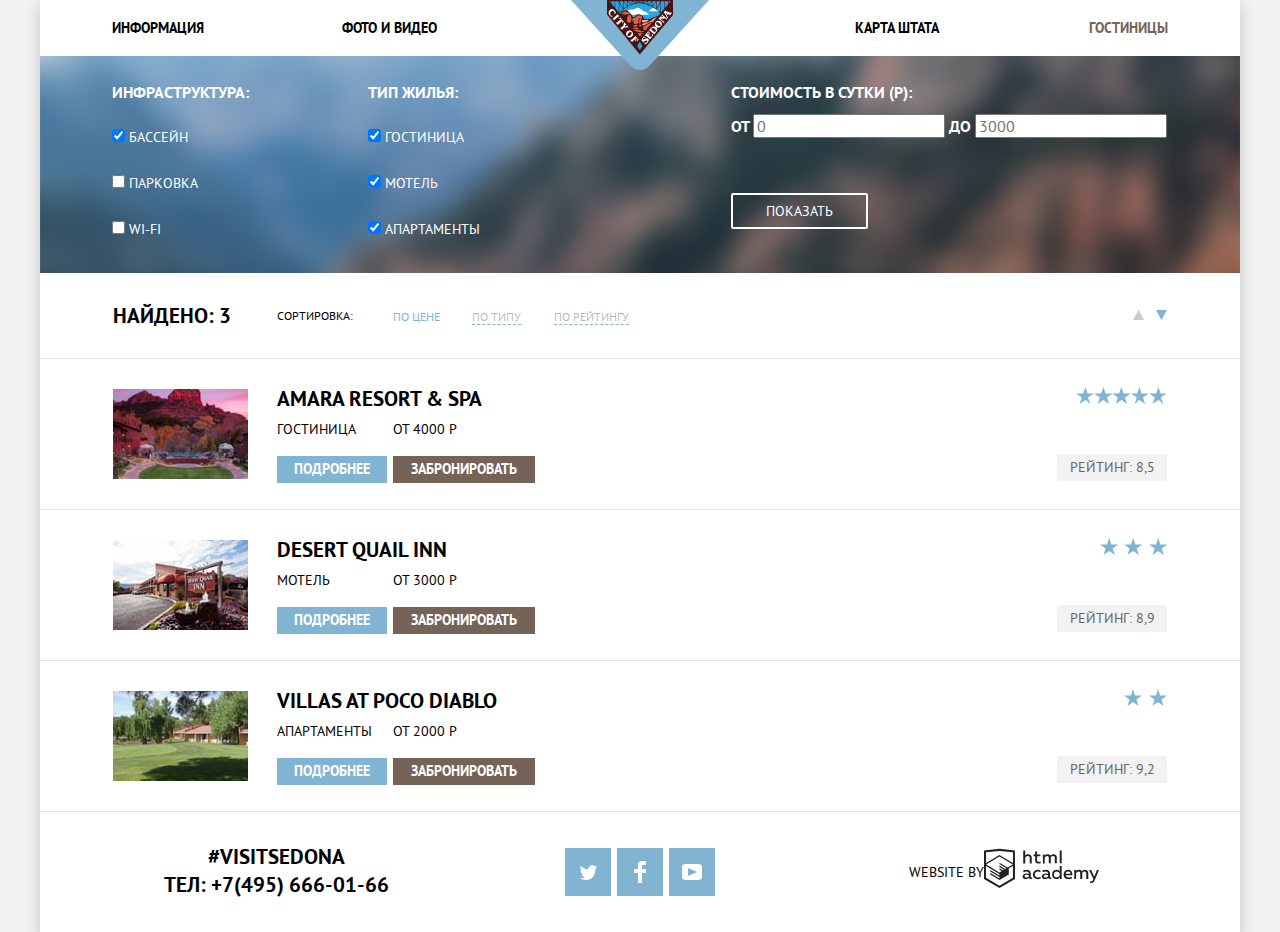
==== commit 0e5178ff: "Finished grid" ====
--- a/hotels.html
+++ b/hotels.html
@@ -28,7 +28,7 @@
           <h1 class="visually-hidden">Фильтр отелей</h1>
           <!--Hotel filter form-->
           <form class="hotel-filter-form" action="https://echo.htmlacademy.ru/" method="get">
-            <fieldset>
+            <fieldset class="infrastructure-item">
               <legend>Инфраструктура:</legend>
               <ul class="infrastructure">
                 <li>
@@ -45,7 +45,7 @@
                 </li>
               </ul>
             </fieldset>
-            <fieldset>
+            <fieldset class="housing-type-item">
               <legend>Тип жилья:</legend>
               <ul class="housing-type">
                 <li>
@@ -62,13 +62,15 @@
                 </li>
               </ul>
             </fieldset>
-            <fieldset class="rate">
-              <label>Стоимость в сутки (Р):</label>
-              <label class="min-price">от <input type="text" name="min-price" value="0"></label>
-              <label class="max-price">до <input type="text" name="max-price" value="3000"></label>  
-            </fieldset>
-            <div id="slider"></div>
-            <button class="show-button" type="submit">Показать</button>
+            <div class="rate">
+              <p class="rate-price">Стоимость в сутки (Р):</p>
+              <p class="price">
+                <label class="min-price">от <input type="text" name="min-price" placeholder="0"></label>
+                <label class="max-price">до <input type="text" name="max-price" placeholder="3000"></label>
+              </p>
+              <button class="show-button" type="submit">Показать</button>
+            </div>
+            <!--<div class="slider"></div>-->
           </form>
         </section>
   
--- a/css/style.css
+++ b/css/style.css
@@ -245,9 +245,23 @@
   color: var(--basic-dark);
 }
 
-.features-list {
+.features-list-first {
+  display: flex;
+  flex-direction: column;
+  flex-wrap: wrap;
+
   list-style: none;
   padding: 0;
+  margin: 0;
+}
+
+.first-feature {
+  display: flex;
+  flex-direction: column;
+  align-items: center;
+  flex-wrap: wrap;
+  width: 400px;
+  min-height: 256px;
   margin: 0;
 }
 
@@ -256,45 +270,153 @@
   background-color: var(--bright);
 }
 
-.features-list-light h3 {
+.feature-title {
+  margin-top: 0;
+  margin-bottom: 25px;
   font-size: 21px;
   line-height: 21px;
 }
 
-.features-list-light p {
-  font-weight: normal;
-  font-size: 14px;
-  line-height: 21px;
-}
-
-.feature-item {
+.first-feature .feature-title {
+  padding-top: 47px;
+  display: flex;
+  flex-wrap: wrap;
+  width: 122px;
+}
+
+.first-feature .feature-description {
+  display: flex;
+  flex-wrap: wrap;
+  width: 297px;
+}
+
+.feature-number {
+  margin-top: 0;
+  margin-bottom: 23px;
+}
+
+.feature-description {
+  margin: 0;
+}
+
+.feature-number,
+.feature-description {
+  font-weight: normal;
+  font-size: 14px;
+  line-height: 21px;
+}
+
+.feature-item-list {
+  display: flex;
+  flex-wrap: wrap;
+  min-height: 330px;
+  padding: 0;
+ 
   list-style: none;
   background-color: var(--basic-white);
 }
 
-.feature-item h3 {
+.feature-item-list-house {
+  width: 254px;
+  margin-top: 160px;
+  margin-bottom: 0;
+  margin-left: 73px;
+  margin-right: 124px;
+}
+
+.feature-item-list-food {
+  width: 297px;
+  margin-top: 160px;
+  margin-bottom: 0;
+  margin-right: 118px;
+}
+
+.feature-item-list-souvenirs {
+  margin-top: 160px;
+  margin-bottom: 0;
+  width: 269px;
+}
+
+.feature-item-list h3 {
+  margin: 0;
+  margin-bottom: 25px;
   font-size: 21px;
   line-height: 21px;
   color: var(--basic-black);
 }
 
-.feature-item p {
+.feature-item-list p {
+  margin: 0;
   font-weight: normal;
   font-size: 14px;
   line-height: 21px;
   color: var(--basic-dark);
 }
 
+.second-feature{
+  display: flex;
+  flex-direction: column;
+  align-items: center;
+  flex-wrap: wrap;
+  width: 400px;
+  min-height: 256px;
+  margin: 0;
+  margin-left: auto;
+}
+
+.second-feature .feature-title {
+  padding-top: 50px;
+  display: flex;
+  flex-wrap: wrap;
+  width: 150px;
+}
+
+.second-feature .feature-description {
+  display: flex;
+  flex-wrap: wrap;
+  width: 301px;
+}
+
+.features-list-second {
+  display: flex;
+  flex-wrap: wrap;
+  height: 256px;
+  width: 100%;
+
+  list-style: none;
+  background-color: var(--light-grey);
+  padding: 0;
+  margin: 0;
+}
+
 .features-list-dark {
-  background-color: var(--light-grey);
-}
-
-.features-list-dark h3 {
+  display: flex;
+  flex-direction: column;
+  align-items: center;
+  width: 400px;
+  padding-top: 47px;
+  padding-bottom: 54px;
+}
+
+.features-list-dark .feature-title {
+  display: flex;
+  flex-wrap: wrap;
+  align-items: center;
+  width: 119px;
+
   font-size: 21px;
   line-height: 21px;
 }
 
-.features-list-dark p {
+.features-list-dark .feature-description {
+  display: flex;
+  flex-wrap: wrap;
+  align-items: center;
+  width: 258px;
+}
+
+.features-list-dark .feature-description,
+.features-list-dark .feature-number {
   font-weight: normal;
   font-size: 14px;
   line-height: 21px;
@@ -651,14 +773,85 @@
 
 /*Hotel page-Main*/
 /*Hotel filter form*/
-.hotel-filter-form {
-  text-align: center;
+
+.hotel-filter {
+  display: flex;
+  flex-wrap: wrap;
+  width: 1200px;
+  min-height: 217px;
+
   background-color: var(--form-background);
   background-image: 
     url("../img/background_photo_hotels.jpg");
   background-repeat: no-repeat;
 }
 
+.hotel-filter-form {
+  display: flex;
+  flex-wrap: wrap;
+  width: 100%;
+  height: 100%;
+  margin-left: 72px;
+  margin-right: 73px;
+  margin-top: 26px;
+  margin-bottom: 31px;
+
+  /*background-color: var(--form-background);
+  background-image: 
+    url("../img/background_photo_hotels.jpg");
+  background-repeat: no-repeat;*/
+}
+
+.infrastructure-item {
+  margin: 0;
+  margin-right: 119px;
+  padding: 0;
+  border: none;
+}
+
+.infrastructure {
+ display: grid;
+ gap: 25px;
+ margin: 0;
+ margin-top: 24px;
+ padding: 0;
+}
+
+.housing-type {
+  display: grid;
+  gap: 25px;
+  margin: 0;
+  margin-top: 24px;
+  padding: 0;
+}
+
+.housing-type-item {
+  margin: 0;
+  padding: 0;
+  border: none;
+}
+
+.rate {
+  display: flex;
+  flex-direction: column;
+  align-items: flex-start;
+  min-width: 317px;
+  margin: 0;
+  margin-left: auto;
+  padding: 0;
+  border: none;
+}
+
+.rate-price {
+  margin: 0;
+  align-content: flex-start;
+}
+
+.price {
+  margin: 0;
+  margin-top: 11px;
+}
+
 .hotel-filter-form legend,
 .rate {
   font-size: 16px;
@@ -679,6 +872,16 @@
   color: var(--basic-white);
 }
 
+.show-button {
+  display: flex;
+  width: 137px;
+  height: 36px;
+  align-items: center;
+  justify-content: center;
+  padding: 0;
+  margin: 0;
+  margin-top: 55px;
+}
 .show-button,
 .show-button:active {
   font-weight: normal;
@@ -689,7 +892,6 @@
   background-color: transparent;
   color: var(--basic-white);
   border: 2px solid var(--basic-white);
-  box-sizing: border-box;
   border-radius: 2px;
 }
 
@@ -703,15 +905,27 @@
 /*Search-results*/
 
 .search-results {
+  display: flex;
+  flex-wrap: wrap;
+  width: 1054px;
+  min-height: 85px;
+  align-items: center;
+  padding-left: 73px;
+  padding-right: 73px;
+  margin: 0;
+
   background-color: var(--basic-white);
   border-bottom: 1px solid var(--border-color);
 }
 
-.sorting {
-  list-style: none;
-}
-
 .search-results h2 {
+  display: flex;
+  flex-wrap: wrap;
+  justify-content: flex-start;
+  margin: 0;
+  padding: 0;
+  padding-right: 46px;
+
   font-size: 21px;
 }
 
@@ -719,6 +933,32 @@
   font-weight: normal;
   font-size: 12px;
   line-height: 18px;
+  margin: 0;
+}
+
+.sorting {
+  display: flex;
+  flex-wrap: wrap;
+
+  list-style: none;
+  margin: 0;
+}
+
+.sorting-item:first-child {
+  padding-right: 32px;
+}
+
+.sorting-item:nth-child(2) {
+  padding-right: 33px;
+}
+
+.arrow-up-down {
+  display: flex;
+  margin-left: auto;
+}
+
+.arrow-up {
+  padding-right: 12px;
 }
 
 .search-results a {
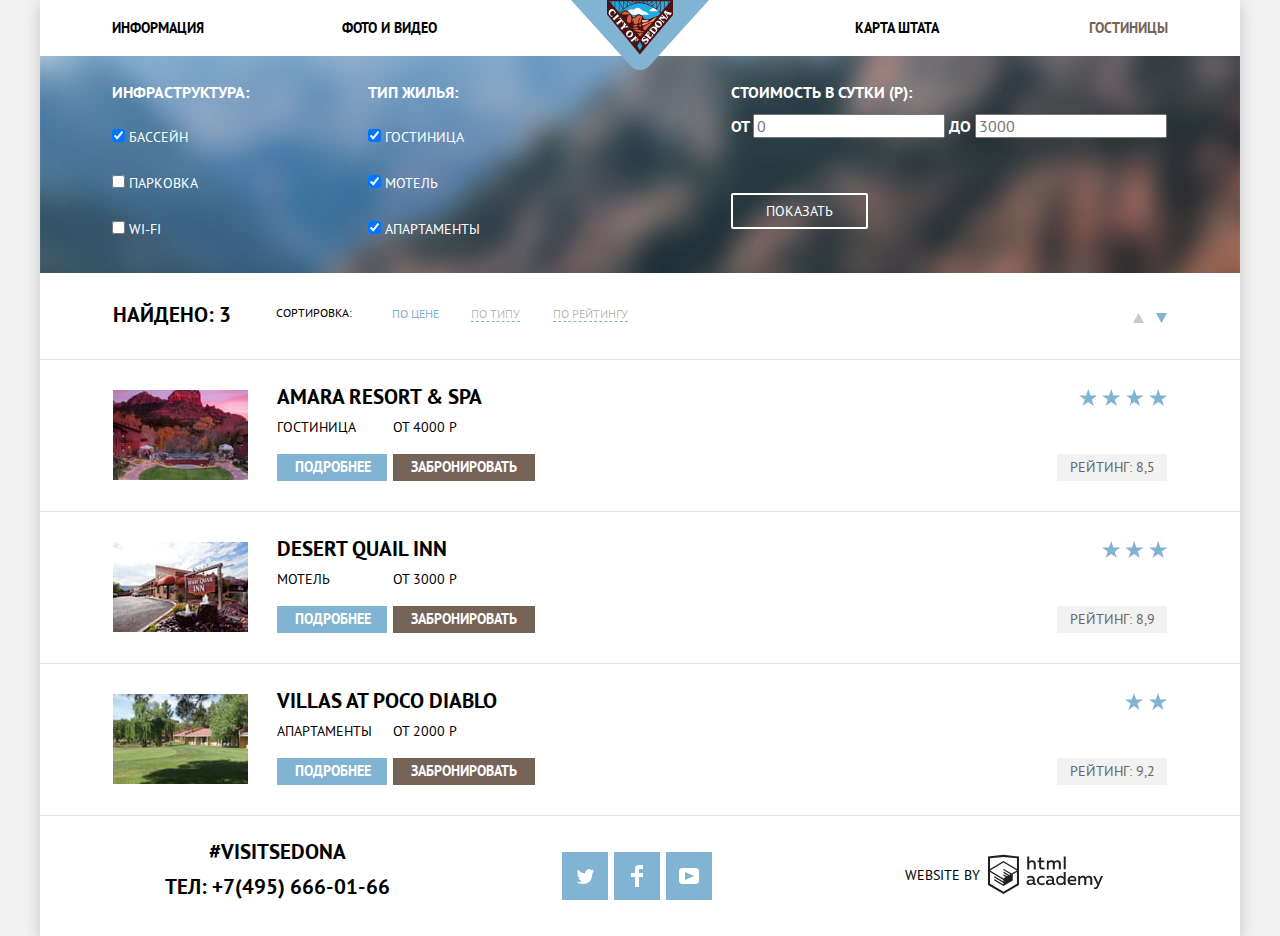
==== commit d1362bda: "Started decorative elements" ====
--- a/hotels.html
+++ b/hotels.html
@@ -163,7 +163,9 @@
         <section class="footer-contacts">
           <h3 class="visually-hidden">Контакты</h3>
           <p>
-            <a href="">#visitSEDONA</a><br>
+            <a href="">#visitSEDONA</a>
+          </p>
+          <p>
             <a href="tel:+74956660166">Тел: +7(495) 666-01-66</a>
           </p>
         </section>
--- a/css/style.css
+++ b/css/style.css
@@ -167,6 +167,7 @@
 /* User navigation */
 
 .site-navigation a {
+  display: block;
   color: var(--basic-black);
 }
 
@@ -220,6 +221,8 @@
   align-items: center;
   margin-top: 43px;
   margin-bottom: 42px;
+  margin-left: 365px;
+  margin-right: 365px;
 }
 
 .features-main p {
@@ -234,7 +237,10 @@
   justify-content: center;
   text-align: center;
   align-items: center;
-  margin-bottom: 51px;
+  margin-top: 0;
+  margin-bottom: 53px;
+  margin-left: 340px;
+  margin-right: 341px;
 }
 
 .features-show h2 {
@@ -263,6 +269,17 @@
   width: 400px;
   min-height: 256px;
   margin: 0;
+  position: relative;
+}
+
+.first-feature::after {
+  content: "";
+  position: absolute;
+  background-image: url(/img/image_1_index.jpg);
+  width: 800px;
+  height: 256px;
+  background-repeat: no-repeat;
+  left: 400px;
 }
 
 .features-list-light {
@@ -337,11 +354,15 @@
   width: 269px;
 }
 
-.feature-item-list h3 {
+.house,
+.food,
+.souvenirs {
+  position: relative;
   margin: 0;
   margin-bottom: 25px;
   font-size: 21px;
   line-height: 21px;
+  font-weight: bold;
   color: var(--basic-black);
 }
 
@@ -353,6 +374,39 @@
   color: var(--basic-dark);
 }
 
+.house::after {
+  content: "";
+  position: absolute;
+  background-image: url(/img/icon_house.svg);
+  background-repeat: no-repeat;
+  width: 75px;
+  height: 72px;
+  top: -100px;
+  right: 90px;
+}
+
+.food::after {
+  content: "";
+  position: absolute;
+  background-image: url(/img/icon_food.svg);
+  background-repeat: no-repeat;
+  width: 75px;
+  height: 70px;
+  top: -99px;
+  right: 112px;
+}
+
+.souvenirs::after {
+  content: "";
+  position: absolute;
+  background-image: url(/img/icon_souvenirs.svg);
+  background-repeat: no-repeat;
+  width: 64px;
+  height: 77px;
+  top: -104px;
+  right: 103px;
+}
+
 .second-feature{
   display: flex;
   flex-direction: column;
@@ -362,6 +416,17 @@
   min-height: 256px;
   margin: 0;
   margin-left: auto;
+  position: relative;
+}
+
+.second-feature::before {
+  content: "";
+  position: absolute;
+  background-image: url(/img/image_2_index.jpg);
+  width: 800px;
+  height: 256px;
+  background-repeat: no-repeat;
+  right: 400px;
 }
 
 .second-feature .feature-title {
@@ -429,6 +494,9 @@
   flex-wrap: wrap;
   min-height: 233px;
   margin-top: 58px;
+  margin-bottom: 0;
+  margin-left: 316px;
+  margin-right: 316px;
   align-items: center;
 }
 
@@ -441,7 +509,8 @@
 
 .interested-text {
   text-align: center;
-  margin-top: 32px;
+  padding: 0;
+  padding-top: 18px;
   line-height: 24px;
   color: var(--basic-dark);
   font-weight: normal;
@@ -451,13 +520,14 @@
 
 .search-button {
   display: flex;
+  flex-wrap: wrap;
   flex-direction: column;
   align-items: center;
   justify-content: center;
   margin-top: auto;
   width: 568px;
-  height: 86px;
-  padding: 0;
+  min-height: 86px;
+  padding: 30px 124px 30px 125px;
 
   font-family: PT Sans;
   font-style: normal;
@@ -506,6 +576,15 @@
   box-shadow: 0px 7px 15px var(--form-shadow-color);
 }
 
+.search-fields input{
+  position: relative;
+  font-weight: bold;
+  font-size: 14px;
+  line-height: 26px;
+  text-transform: uppercase;
+  color: var(--basic-black);
+}
+
 .search-item .check-in {
   margin-top: 0;
   margin-bottom: 0;
@@ -604,6 +683,14 @@
   height: 38px;
   padding: 0;
 }
+/*
+.button-calendar {
+  position: absolute;
+  width: 21px;
+  height: 23px;
+  padding: 0;
+  right: -20px;
+}*/
 
 .button-minus,
 .button-plus,
@@ -663,6 +750,7 @@
 
 .map {
   margin-bottom: -120px;
+  height: 594px;
 }
 
 /* Footer */
@@ -671,8 +759,6 @@
   display: grid;
   align-items: center;
   grid-template-columns: 1fr 1fr 1fr;
-  padding-left: 73px;
-  padding-right: 73px;
   min-height: 120px;
 
   color: var(--basic-black);
@@ -680,9 +766,19 @@
 }
 
 .footer-contacts {
-  margin: 0;
-  width: 327px;
+  display: grid;
+  margin: 0;
+  margin-top: 23px;
+  margin-left: 75px;
+  margin-bottom: 36px;
+  gap: 9px;
   text-align: center;
+}
+
+.footer-contacts p {
+  margin: 0;
+  font-size: 21px;
+  line-height: 26px;
 }
 
 .footer-contacts a {
@@ -699,34 +795,44 @@
 }
 
 .footer-social {
-  width: 400px;
+  width: 156px;
   justify-self: center;
+  align-items: center;
   text-align: center;
+  margin-top: 36px;
+  margin-bottom: 30px;
 }
 
 .footer-social ul {
   display: flex;
-  justify-content: space-between;
-  width: 150px;
-  margin: auto;
+  flex-wrap: wrap;
+  justify-content: flex-start;
+  min-width: 150px;
+  margin: 0 auto;
   padding: 0;
 
   list-style: none;
 }
 
 .footer-social li {
+  margin-right: 6px;
+  margin-bottom: 6px;
+}
+
+.social-button {
+  display: flex;
+  align-items: center;
+  justify-content: center;
+  margin: 0;
+  
+  text-decoration: none;
   width: 46px;
   height: 48px;
   background-color: var(--bright);
 }
 
-.social-button {
-  text-decoration: none;
-  display: flex;
-  align-items: center;
-  justify-content: center;
-  width: 100%;
-  height: 100%;
+.footer-social li:last-child {
+  margin-right: 0px;
 }
 
 .social-button:focus {
@@ -744,15 +850,26 @@
 
 .footer-copyright {
   display: flex;
+  flex-wrap: wrap;
   justify-content: center;
   align-items: center;
   width: 327px;
   margin: 0;
+  margin-top: 38px;
+  margin-bottom: 41px;
 
   font-weight: normal;
   font-size: 14px;
   line-height: 26px;
   text-align: center;
+}
+
+.logo-academy {
+  display: block;
+  margin: 0;
+  width: 115px;
+  height: 41px;
+  margin-left: 8px;
 }
 
 .logo-academy path {
@@ -908,8 +1025,8 @@
   display: flex;
   flex-wrap: wrap;
   width: 1054px;
-  min-height: 85px;
-  align-items: center;
+  min-height: 86px;
+  align-items: flex-start;
   padding-left: 73px;
   padding-right: 73px;
   margin: 0;
@@ -921,27 +1038,44 @@
 .search-results h2 {
   display: flex;
   flex-wrap: wrap;
+  width: 135px;
   justify-content: flex-start;
   margin: 0;
   padding: 0;
-  padding-right: 46px;
+  padding-top: 29px;
+  padding-bottom: 31px;
+  padding-right: 28px;
 
   font-size: 21px;
+  line-height: 26px;
 }
 
 .search-results p {
+  display: flex;
+  flex-wrap: wrap;
+  justify-content: flex-start;
+
   font-weight: normal;
   font-size: 12px;
   line-height: 18px;
   margin: 0;
+  padding: 0;
+  padding-top: 31px;
+  padding-bottom: 37px;
 }
 
 .sorting {
   display: flex;
   flex-wrap: wrap;
+  justify-content: flex-start;
+  width: 690px;
 
   list-style: none;
   margin: 0;
+  padding-top: 32px;
+  padding-bottom: 36px;
+  font-size: 12px;
+  line-height: 18px;
 }
 
 .sorting-item:first-child {
@@ -952,16 +1086,7 @@
   padding-right: 33px;
 }
 
-.arrow-up-down {
-  display: flex;
-  margin-left: auto;
-}
-
-.arrow-up {
-  padding-right: 12px;
-}
-
-.search-results a {
+.sorting-item a {
   font-weight: normal;
   font-size: 12px;
   line-height: 18px;
@@ -992,6 +1117,20 @@
   border-bottom: none;
 }
 
+.arrow-up-down {
+  display: flex;
+  padding: 0;
+  margin-left: auto;
+  margin-top: 40px;
+}
+.arrow-up-down a {
+  line-height: 10px;
+}
+
+.arrow-up {
+  padding-right: 12px;
+}
+
 .arrow-up path {
   fill: var(--arrow-up);
 }
@@ -1026,10 +1165,11 @@
 .results-list li {
   display: flex;
   flex-wrap: wrap;
-  align-items: center;
-  min-height: 150px;
+  align-items: stretch;
+  min-height: 120px;
   padding-left: 73px;
   padding-right: 73px;
+  padding-bottom: 30px;
 
   border-bottom: 1px solid var(--border-color);
 }
@@ -1038,18 +1178,25 @@
   display: flex;
   align-items: center;
   justify-content: center;
+  align-self: flex-start;
+  margin-top: 30px;
 }
 
 .hotel-item {
   display: flex;
+  flex-wrap: wrap;
   flex-direction: column;
   align-items: flex-start;
   margin-left: 29px;
   min-height: 90px;
+  margin-top: 24px;
 }
 
 
 .hotel-item h3 {
+  display: flex;
+  flex-wrap: wrap;
+  width: 258px;
   margin-bottom: 7px;
   margin-top: 0;
 
@@ -1067,6 +1214,8 @@
   display: grid;
   column-gap: 6px;
   row-gap: 16px;
+  grid-template-columns: 110px 142px;
+  justify-items: stretch;
 }
 
 .hotel-item-price {
@@ -1076,11 +1225,14 @@
 
 .more-button {
   display: flex;
+  flex-wrap: wrap;
   align-items: center;
   justify-content: center;
-  width: 110px;
-  height: 27px;
-
+  min-width: 77px;
+  min-height: 21px;
+  padding: 3px 16px 3px 17px;
+
+  text-align: center;
   font-style: normal;
   font-weight: bold;
   font-size: 14px;
@@ -1093,11 +1245,14 @@
 
 .book-button {
   display: flex;
+  flex-wrap: wrap;
   align-items: center;
   justify-content: center;
-  width: 142px;
-  height: 27px;
-
+  min-width: 109px;
+  height: 21px;
+  padding: 3px 17px 3px 16px;
+
+  text-align: center;
   font-style: normal;
   font-weight: bold;
   font-size: 14px;
@@ -1130,20 +1285,22 @@
 
 .hotel-rating {
   display: flex;
+  flex-wrap: wrap;
   margin-left: auto;
+  margin-top: 29px;
   flex-direction: column;
   align-items: flex-end;
+  justify-content: space-between;
   min-height: 90px;
 }
 
 .rating {
   width: 110px;
   height: 27px;
+  margin: 0;
   display: flex;
   align-items: center;
   justify-content: center;
-  margin-top: 50px;
-  margin-bottom: 0;
 
   font-style: normal;
   font-weight: normal;
@@ -1166,17 +1323,17 @@
 }
 
 .stars-2 {
-  width: 43px;
+  width: 42px;
 }
 
 .stars-3 {
-  width: 67px;
-}
-/*Не могу понять, почему 4 звезды вставляет 5 звезд, а 5-вставляет 6 звезд?Или это еще не нужно делать? Я считала так: 19*4+5*3=91(ширина звезд и 5-расстояние между звездами)*/
+  width: 65px;
+}
+
 .stars-4 {
-  width: 91px;
+  width: 88px;
 }
 
 .stars-5 {
-  width: 115px;
+  width: 111px;
 }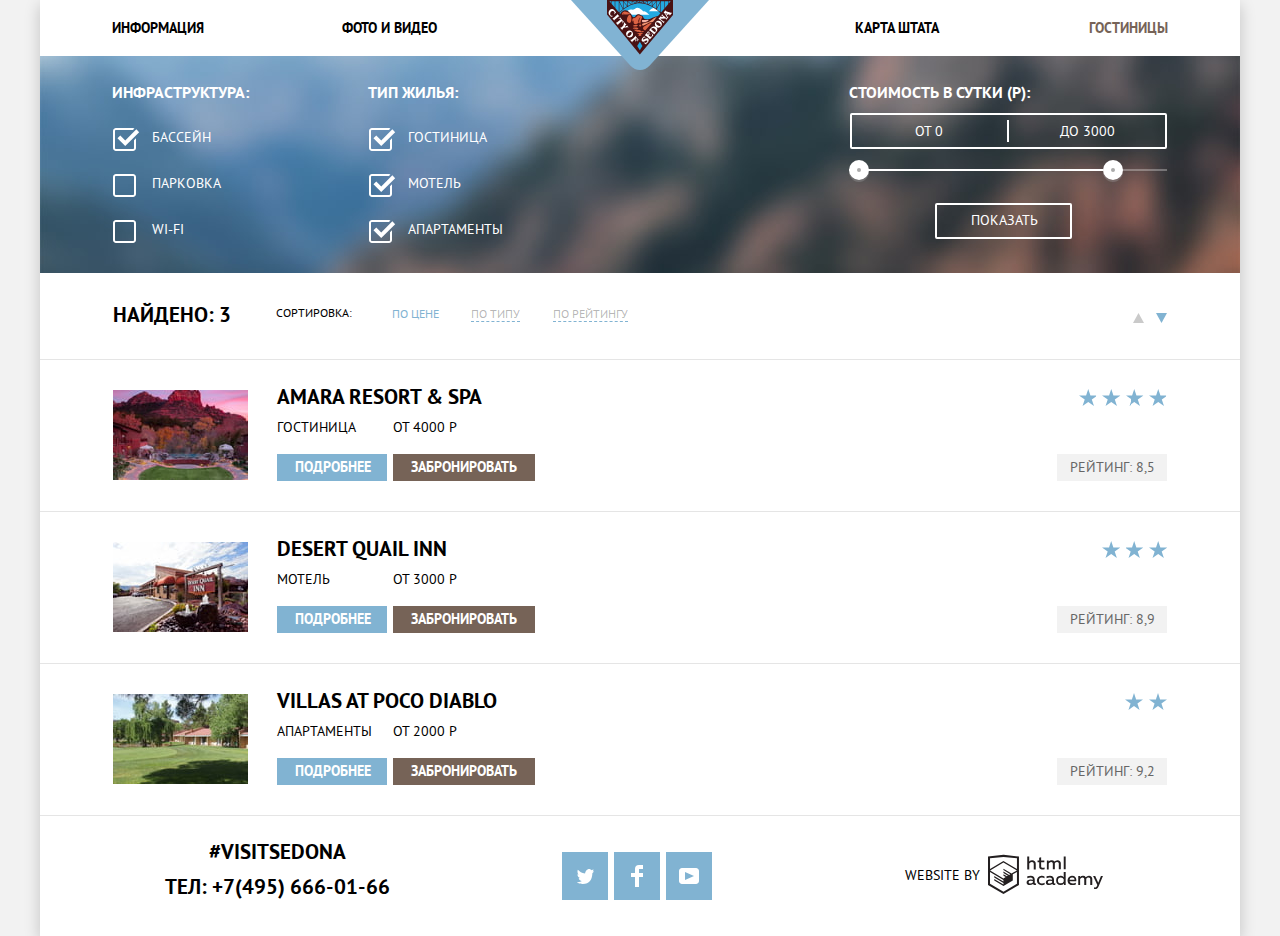
==== commit b5cb5f50: "Finished decorative elements" ====
--- a/hotels.html
+++ b/hotels.html
@@ -32,15 +32,15 @@
               <legend>Инфраструктура:</legend>
               <ul class="infrastructure">
                 <li>
-                  <input type="checkbox" name="pool" id="filter-pool" checked>
+                  <input class="filter-checkbox" type="checkbox" name="pool" id="filter-pool" checked>
                   <label for="filter-pool">Бассейн</label>
                 </li>
                 <li>
-                  <input type="checkbox" name="parking" id="filter-parking">
+                  <input class="filter-checkbox" type="checkbox" name="parking" id="filter-parking">
                   <label for="filter-parking">Парковка</label>
                 </li>
                 <li>
-                  <input type="checkbox" name="wifi" id="filter-wifi">
+                  <input class="filter-checkbox" type="checkbox" name="wifi" id="filter-wifi">
                   <label for="filter-wifi">WI-FI</label>
                 </li>
               </ul>
@@ -49,28 +49,37 @@
               <legend>Тип жилья:</legend>
               <ul class="housing-type">
                 <li>
-                  <input type="checkbox" name="hotel" id="filter-hotel" checked>
+                  <input class="filter-checkbox" type="checkbox" name="hotel" id="filter-hotel" checked>
                   <label for="filter-hotel">Гостиница</label>
                 </li>
                 <li>
-                  <input type="checkbox" name="motel" id="filter-motel" checked>
+                  <input class="filter-checkbox" type="checkbox" name="motel" id="filter-motel" checked>
                   <label for="filter-motel">Мотель</label>
                 </li>
                 <li>
-                  <input type="checkbox" name="apartments" id="filter-apartments" checked>
+                  <input class="filter-checkbox" type="checkbox" name="apartments" id="filter-apartments" checked>
                   <label for="filter-apartments">Апартаменты</label>
                 </li>
               </ul>
             </fieldset>
             <div class="rate">
               <p class="rate-price">Стоимость в сутки (Р):</p>
-              <p class="price">
-                <label class="min-price">от <input type="text" name="min-price" placeholder="0"></label>
-                <label class="max-price">до <input type="text" name="max-price" placeholder="3000"></label>
-              </p>
+              <div class="price">
+                <label class="visually-hidden" for="min-price">Минимальная цена за сутки</label>
+                <input class="price-input" type="text" name="min-price" id="min-price" placeholder="ОТ 0">
+                <label class="visually-hidden" for="max-price">Максимальная цена за сутки</label>
+                <input class="price-input" type="text" name="max-price" id="max-price" placeholder="ДО 3000">
+              </div>
+              <div class="rate-price-slider">
+                <div class="rate-price-range-control">
+                    <div class="rate-price-range-control-scale">
+                        <div class="rate-price-range-control-bar"></div>
+                    </div>
+                    <div class="rate-price-range-control-toggle toggle-min" tabindex="0" style="left: 0%"></div>
+                    <div class="rate-price-range-control-toggle toggle-max" tabindex="0" style="left: 80%"></div>
+                </div>
               <button class="show-button" type="submit">Показать</button>
             </div>
-            <!--<div class="slider"></div>-->
           </form>
         </section>
   
--- a/css/style.css
+++ b/css/style.css
@@ -275,10 +275,11 @@
 .first-feature::after {
   content: "";
   position: absolute;
-  background-image: url(/img/image_1_index.jpg);
+  background-image: url("../img/image_1_index.jpg");
   width: 800px;
-  height: 256px;
+  height: 100%;
   background-repeat: no-repeat;
+  background-size: cover;
   left: 400px;
 }
 
@@ -377,7 +378,7 @@
 .house::after {
   content: "";
   position: absolute;
-  background-image: url(/img/icon_house.svg);
+  background-image: url("../img/icon_house.svg");
   background-repeat: no-repeat;
   width: 75px;
   height: 72px;
@@ -388,7 +389,7 @@
 .food::after {
   content: "";
   position: absolute;
-  background-image: url(/img/icon_food.svg);
+  background-image: url("../img/icon_food.svg");
   background-repeat: no-repeat;
   width: 75px;
   height: 70px;
@@ -399,7 +400,7 @@
 .souvenirs::after {
   content: "";
   position: absolute;
-  background-image: url(/img/icon_souvenirs.svg);
+  background-image: url("../img/icon_souvenirs.svg");
   background-repeat: no-repeat;
   width: 64px;
   height: 77px;
@@ -422,10 +423,11 @@
 .second-feature::before {
   content: "";
   position: absolute;
-  background-image: url(/img/image_2_index.jpg);
+  background-image: url("../img/image_2_index.jpg");
   width: 800px;
-  height: 256px;
+  height: 100%;
   background-repeat: no-repeat;
+  background-size: cover;
   right: 400px;
 }
 
@@ -445,7 +447,7 @@
 .features-list-second {
   display: flex;
   flex-wrap: wrap;
-  height: 256px;
+  min-height: 256px;
   width: 100%;
 
   list-style: none;
@@ -538,6 +540,7 @@
   color: var(--basic-white);
   background-color: var(--basic-brown);
   border: none;
+  cursor: pointer;
 }
 
 .search-button:hover,
@@ -560,24 +563,65 @@
 }
 
 .search-form {
- /* display: grid;
-  grid-template-columns: 1fr;
-  grid-template-rows: 30px 30px 54px auto;
-  grid-column-gap: 0px;
-  grid-row-gap: 30px;*/
   display: flex;
   flex-direction: column;
   align-items: center;
   width: 458px;
-  height: 285px;
+  min-height: 285px;
   padding: 55px 55px;
  
   background: var(--basic-white);
   box-shadow: 0px 7px 15px var(--form-shadow-color);
 }
 
-.search-fields input{
-  position: relative;
+.search-item .check-in {
+  margin-top: 0;
+  margin-bottom: 0;
+}
+
+.search-item-guests {
+  display: flex;
+  justify-content: space-between;
+  width: 100%;
+  margin: 0;
+  margin-bottom: 54px;
+}
+
+.guests {
+  width: 100%;
+  min-width: 226px;
+}
+
+.adults-label {
+  margin-right: 40px;
+}
+
+.children-label {
+  margin-left: auto;
+}
+
+.search-item-guests .guests {
+  margin-top: 0;
+  margin-bottom: 0;
+}
+
+.search-form:nth-last-child(-1) {
+  margin-top: 0;
+  margin-bottom: 0;
+}
+
+.check-out {
+  margin: 0;
+}
+
+.check-in input,
+.check-out input {
+  width: 296px;
+  height: 38px;
+  padding: 0;
+  padding-left: 12px;
+  margin-left: auto;
+
   font-weight: bold;
   font-size: 14px;
   line-height: 26px;
@@ -585,46 +629,14 @@
   color: var(--basic-black);
 }
 
-.search-item .check-in {
-  margin-top: 0;
-  margin-bottom: 0;
-}
-
-.search-item-guests {
-  display: flex;
-  justify-content: space-between;
-  width: 100%;
-  margin-bottom: 30px;
-}
-
-.guests {
-  width: 100%;
-  min-width: 226px;
-}
-
-.children-label {
-  margin-left: auto;
-}
-
-.search-item-guests .guests {
-  margin-top: 0;
-  margin-bottom: 0;
-}
-
-.search-form:nth-last-child(-1) {
-  margin-top: 0;
-  margin-bottom: 0;
-}
-
-.check-out {
-  margin: 0;
-}
-
-.check-in input,
-.check-out input {
-  width: 346px;
-  height: 38px;
-  padding: 0;
+.check-in input::-moz-placeholder,
+.check-out input::-moz-placeholder {
+  color: var(--basic-black);
+}
+
+.check-in input::-webkit-input-placeholder,
+.check-out input::-webkit-input-placeholder {
+  color: var(--basic-black);
 }
 
 .guests input {
@@ -632,12 +644,18 @@
   height: 38px;
   padding: 0;
   text-align: center;
+
+  font-weight: bold;
+  font-size: 14px;
+  line-height: 26px;
+  text-transform: uppercase;
+  color: var(--basic-black);
 }
 
 .search-item {
   min-width: 458px;
+  margin-top: 0;
   margin-bottom: 30px;
-  margin-top: 0;
   justify-self: center;
 }
 
@@ -677,20 +695,25 @@
   margin-left: auto;
 }
 
+.button-minus {
+  display: flex;
+  justify-content: center;
+  align-items: center;
+}
+
 .button-minus,
 .button-plus {
   width: 38px;
   height: 38px;
   padding: 0;
 }
-/*
+
 .button-calendar {
-  position: absolute;
-  width: 21px;
-  height: 23px;
-  padding: 0;
-  right: -20px;
-}*/
+  width: 38px;
+  height: 38px;
+  padding: 0;
+  border: none;
+}
 
 .button-minus,
 .button-plus,
@@ -698,7 +721,7 @@
   fill: var(--light-brown);
   background-color: var(--basic-grey);
   border: none;
-  /*margin: 0;*/
+  cursor: pointer;
 }
 
 .button-minus:hover rect,
@@ -717,15 +740,13 @@
 } 
 
 .submit-button {
-  /*grid-area: 4 / 1 / 5 / 2;
-  justify-self: center;*/
+  display: flex;
+  flex-wrap: wrap;
+  justify-content: center;
   width: 458px;
-  height: 58px;
-  padding: 0;
-  margin-top: 24px;
-  margin-left: 0;
-  margin-bottom: 0;
-  margin-right: 0;
+  min-height: 58px;
+  padding: 16px;
+  margin: 0;
   font-family: PT Sans;
   font-style: normal;
   font-weight: bold;
@@ -736,6 +757,7 @@
   color: var(--basic-white);
   background-color: var(--bright);
   border: none;
+  cursor: pointer;
 }
 
 .submit-button:hover,
@@ -901,6 +923,7 @@
   background-image: 
     url("../img/background_photo_hotels.jpg");
   background-repeat: no-repeat;
+  background-size: cover;
 }
 
 .hotel-filter-form {
@@ -912,11 +935,6 @@
   margin-right: 73px;
   margin-top: 26px;
   margin-bottom: 31px;
-
-  /*background-color: var(--form-background);
-  background-image: 
-    url("../img/background_photo_hotels.jpg");
-  background-repeat: no-repeat;*/
 }
 
 .infrastructure-item {
@@ -934,39 +952,18 @@
  padding: 0;
 }
 
+.housing-type-item {
+  margin: 0;
+  padding: 0;
+  border: none;
+}
+
 .housing-type {
   display: grid;
   gap: 25px;
   margin: 0;
   margin-top: 24px;
   padding: 0;
-}
-
-.housing-type-item {
-  margin: 0;
-  padding: 0;
-  border: none;
-}
-
-.rate {
-  display: flex;
-  flex-direction: column;
-  align-items: flex-start;
-  min-width: 317px;
-  margin: 0;
-  margin-left: auto;
-  padding: 0;
-  border: none;
-}
-
-.rate-price {
-  margin: 0;
-  align-content: flex-start;
-}
-
-.price {
-  margin: 0;
-  margin-top: 11px;
 }
 
 .hotel-filter-form legend,
@@ -989,16 +986,105 @@
   color: var(--basic-white);
 }
 
+.rate {
+  display: flex;
+  flex-direction: column;
+  margin: 0;
+  margin-left: auto;
+  padding: 0;
+  border: none;
+}
+
+.rate-price {
+  margin: 0;
+  align-content: flex-start;
+}
+
+.price {
+  margin: 0;
+  margin-top: 10px;
+  
+  display: flex;
+  flex-direction: row;
+  background-image: url("../img/rectangle_filter.svg"),
+                    url("../img/rectangle_filter_small.svg");
+  background-position: center;
+  background-repeat: no-repeat;
+}
+
+.price-input {
+  background-color: transparent;
+  color: var(--basic-white);
+  width: 159px;
+  height: 36px;
+  text-align: center;
+  border: none;
+  font-weight: normal;
+  font-size: 14px;
+  line-height: 21px;
+  padding: 0;
+}
+
+.price-input::-moz-placeholder {
+  color: var(--basic-white);
+}
+
+.price-input::-webkit-input-placeholder {
+  color: var(--basic-white);
+}
+
+.rate-price-slider {
+  margin-top: 20px;
+}
+
+.rate-price-range-control {
+  position: relative;
+}
+
+.rate-price-range-control-scale {
+  height: 2px;
+  background-color: var(--white-active);
+  margin-bottom: 32px;
+}
+
+.rate-price-range-control-bar {
+  height: 2px;
+  background-color: var(--basic-white);
+  width: 80%;
+}
+
+.rate-price-range-control-toggle {
+  position: absolute;
+  top: -9px;
+  width: 20px;
+  height: 22px;
+  cursor: pointer;
+  background-image: url("../img/filter_button.svg");
+  -webkit-transition: -webkit-transform 0.3s linear;
+  transition: -webkit-transform 0.3s linear;
+  -o-transition: transform 0.3s linear;
+  transition: transform 0.3s linear;
+  transition: transform 0.3s linear, -webkit-transform 0.3s linear;
+}
+
+.rate-price-range-control-toggle:hover {
+  -webkit-transform: scale(1.1);
+  -ms-transform: scale(1.1);
+  transform: scale(1.1);
+}
+
 .show-button {
   display: flex;
+  flex-wrap: wrap;
   width: 137px;
-  height: 36px;
+  min-height: 36px;
   align-items: center;
   justify-content: center;
-  padding: 0;
-  margin: 0;
-  margin-top: 55px;
-}
+  padding: 5px 35px 6px 36px; 
+  margin: 0 95px 0 auto;
+  cursor: pointer;
+}
+
 .show-button,
 .show-button:active {
   font-weight: normal;
@@ -1016,6 +1102,37 @@
 .show-button:focus {
   color: var(--basic-black);
   background-color: var(--basic-white);
+}
+
+.filter-checkbox {
+  position: absolute;
+  z-index: -1;
+  opacity: 0;
+}
+
+.filter-checkbox+label {
+  position: relative;
+  padding-left: 40px;
+}
+
+.filter-checkbox+label::before {
+  content: '';
+  position: absolute;
+  margin-left: 1px;
+  top: 0;
+  left: 0;
+  width: 27px;
+  height: 23px;
+  background-image: url("../img/checkbox_off.svg");
+  background-repeat: no-repeat;
+}
+
+.filter-checkbox:checked+label::before {
+  background-image: url("../img/checkbox_on.svg");
+}
+
+.filter-checkbox:disabled+label::before {
+  opacity: 0.3;
 }
 
 
@@ -1241,6 +1358,7 @@
   text-transform: uppercase;
   background-color: var(--bright);
   border: none;
+  cursor: pointer;
 }
 
 .book-button {
@@ -1261,6 +1379,7 @@
   text-transform: uppercase;
   background-color: var(--basic-brown);
   border: none;
+  cursor: pointer;
 }
 
 .more-button:hover,
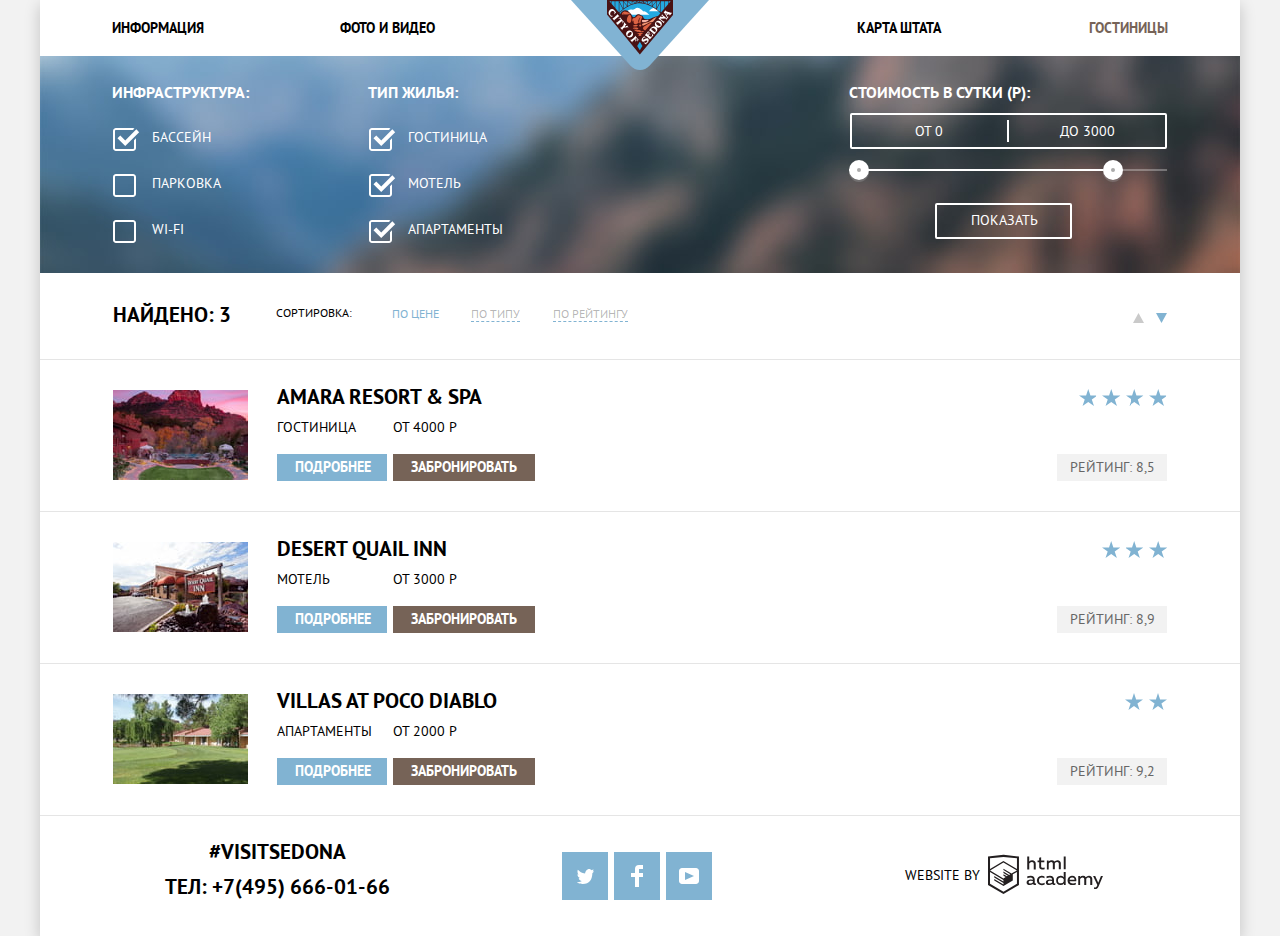
==== commit fc48f2d7: "Finished menu overflow and some other stuff" ====
--- a/hotels.html
+++ b/hotels.html
@@ -113,7 +113,7 @@
                   <img src="img/photo_amara.jpg" width="135" height="90" alt="Фoто отеля">
                 </div>
                 <div class="hotel-item">
-                  <h3>Amara Resort & Spa</h3>
+                  <h3><a class="hotel-title" href="">Amara Resort & Spa</a></h3>
                   <div class="hotel-item-more-book">
                     <span class="hotel-item-type">Гостиница</span>
                     <a class="more-button" href="">Подробнее</a>
@@ -133,7 +133,7 @@
                   <img src="img/photo_desert.jpg" width="135" height="90" alt="Фoто отеля">
                 </div>
                 <div class="hotel-item">
-                  <h3>Desert Quail Inn</h3>
+                  <h3><a class="hotel-title" href="">Desert Quail Inn</a></h3>
                   <div class="hotel-item-more-book">
                     <span class="hotel-item-type">Мотель</span>
                     <a class="more-button" href="">Подробнее</a>
@@ -151,7 +151,7 @@
                   <img src="img/photo_villas.jpg" width="135" height="90" alt="Фoто отеля">
                 </div>
                 <div class="hotel-item">
-                  <h3>Villas at Poco Diablo</h3>
+                  <h3><a class="hotel-title" href="">Villas at Poco Diablo</a></h3>
                   <div class="hotel-item-more-book">
                     <span class="hotel-item-type">Апартаменты</span>
                     <a class="more-button" href="">Подробнее</a>
--- a/css/style.css
+++ b/css/style.css
@@ -116,8 +116,8 @@
 .main-navigation {
   position: relative;
 
-  font-size: 14px; /*Может это не нужно, отнаследуется от body?*/
-  line-height: 26px; /*Может это не нужно, отнаследуется от body?*/
+  font-size: 14px; 
+  line-height: 26px; 
   color: var(--basic-black);
   background-position: center;
 }
@@ -131,33 +131,48 @@
   height: 70px;
 }
 
+.main-header-logo:focus {
+  outline: 2px solid var(--bright);
+}
+
 .site-navigation {
   display: flex;
+  flex-wrap: wrap;
   align-items: center;
   width: auto;
-  min-height: 56px;
+  min-height: 26px;
   padding-left: 72px;
   padding-right: 72px;
+  padding-top: 15px;
+  padding-bottom: 15px;
   margin: 0;
   list-style: none;
 }
 
 .site-navigation li {
-  flex-basis: 100%; 
-}
-
-.site-navigation li:first-child,
-.site-navigation li:nth-child(2) {
+  flex-basis: 20%; 
+}
+
+.site-navigation li:nth-child(4n-3) {
+  margin-right: 17px;
+}
+
+.site-navigation li:nth-child(4n-3),
+.site-navigation li:nth-child(4n-2) {
   text-align: left;
 }
 
-.site-navigation li:nth-child(3) {
-  margin-left: 138px;
-}
-
-.site-navigation li:nth-child(3) ,
-.site-navigation li:last-child {
+.site-navigation li:nth-child(4n-2) {
+  margin-right: 178px;
+}
+
+.site-navigation li:nth-child(4n-1),
+.site-navigation li:nth-child(4n) {
   text-align: right;
+}
+
+.site-navigation li:nth-child(4n) {
+  margin-left: auto;
 }
 
 .site-navigation a:not([href]) {
@@ -253,9 +268,9 @@
 
 .features-list-first {
   display: flex;
+  flex-wrap: wrap;
   flex-direction: column;
-  flex-wrap: wrap;
-
+  
   list-style: none;
   padding: 0;
   margin: 0;
@@ -263,13 +278,15 @@
 
 .first-feature {
   display: flex;
+  flex-wrap: wrap;
   flex-direction: column;
   align-items: center;
-  flex-wrap: wrap;
-  width: 400px;
-  min-height: 256px;
+  max-width: 297px;
+  min-height: 155px;
   margin: 0;
   position: relative;
+
+  padding: 47px 51px 54px 52px;
 }
 
 .first-feature::after {
@@ -281,6 +298,7 @@
   background-repeat: no-repeat;
   background-size: cover;
   left: 400px;
+  top: 0px;
 }
 
 .features-list-light {
@@ -296,16 +314,13 @@
 }
 
 .first-feature .feature-title {
-  padding-top: 47px;
-  display: flex;
-  flex-wrap: wrap;
-  width: 122px;
+  display: flex;
+  flex-wrap: wrap;
 }
 
 .first-feature .feature-description {
   display: flex;
   flex-wrap: wrap;
-  width: 297px;
 }
 
 .feature-number {
@@ -327,8 +342,9 @@
 .feature-item-list {
   display: flex;
   flex-wrap: wrap;
-  min-height: 330px;
-  padding: 0;
+  min-height: 248px;
+  padding: 0;
+  padding-bottom: 82px;
  
   list-style: none;
   background-color: var(--basic-white);
@@ -410,14 +426,16 @@
 
 .second-feature{
   display: flex;
+  flex-wrap: wrap;
   flex-direction: column;
   align-items: center;
-  flex-wrap: wrap;
-  width: 400px;
-  min-height: 256px;
+  max-width: 301px;
+  min-height: 155px;
   margin: 0;
   margin-left: auto;
   position: relative;
+
+  padding: 50px 49px 51px 50px;
 }
 
 .second-feature::before {
@@ -429,19 +447,17 @@
   background-repeat: no-repeat;
   background-size: cover;
   right: 400px;
+  bottom: 0px;
 }
 
 .second-feature .feature-title {
-  padding-top: 50px;
-  display: flex;
-  flex-wrap: wrap;
-  width: 150px;
+  display: flex;
+  flex-wrap: wrap;
 }
 
 .second-feature .feature-description {
   display: flex;
   flex-wrap: wrap;
-  width: 301px;
 }
 
 .features-list-second {
@@ -460,16 +476,17 @@
   display: flex;
   flex-direction: column;
   align-items: center;
-  width: 400px;
+  width: 258px;
   padding-top: 47px;
   padding-bottom: 54px;
+  padding-left: 71px;
+  padding-right: 71px;
 }
 
 .features-list-dark .feature-title {
   display: flex;
   flex-wrap: wrap;
   align-items: center;
-  width: 119px;
 
   font-size: 21px;
   line-height: 21px;
@@ -479,7 +496,6 @@
   display: flex;
   flex-wrap: wrap;
   align-items: center;
-  width: 258px;
 }
 
 .features-list-dark .feature-description,
@@ -543,14 +559,21 @@
   cursor: pointer;
 }
 
-.search-button:hover,
 .search-button:focus {
   background-color: var(--button-brown-hover);
+  outline: 2px solid var(--basic-black);
+}
+
+.search-button:hover {
+  background-color: var(--button-brown-hover);
+  outline: none;
 }
 
 .search-button:active {
   color: var(--white-active);
   background-color: var(--button-brown-active);
+  border: none;
+  outline: none;
 }
 
 /*Hotel search form*/
@@ -632,10 +655,16 @@
 .check-in input::-moz-placeholder,
 .check-out input::-moz-placeholder {
   color: var(--basic-black);
+  opacity: 1;
 }
 
 .check-in input::-webkit-input-placeholder,
 .check-out input::-webkit-input-placeholder {
+  color: var(--basic-black);
+}
+
+.check-in input::placeholder,
+.check-out input::placeholder {
   color: var(--basic-black);
 }
 
@@ -679,12 +708,14 @@
 
 .search-fields input:hover {
   background-color: var(--grey-hover);
+  cursor: pointer;
 }
 
 .search-fields input:focus {
-  background: var(--basic-white);
-  border: 2px solid var(--border-color);
-  box-sizing: border-box;
+  background-color: var(--basic-white);
+  outline: 0;
+  cursor: pointer; 
+  outline: 2px solid var(--border-color);
 }
 
 .btn-minus-children {
@@ -731,12 +762,14 @@
 .button-calendar:hover path,
 .button-calendar:focus path {
   fill: var(--basic-black);
+  cursor: pointer;
 }
 
 .button-minus:active rect,
 .button-plus:active path,
 .button-calendar:active path {
   fill: var(--bright);
+  cursor: pointer;
 } 
 
 .submit-button {
@@ -760,14 +793,21 @@
   cursor: pointer;
 }
 
-.submit-button:hover,
+.submit-button:hover {
+  background-color: var(--bright-hover);
+  cursor: pointer;
+}
+
 .submit-button:focus {
   background-color: var(--bright-hover);
+  cursor: pointer;
 }
 
 .submit-button:active {
   color: var(--white-active);
   background-color: var(--bright-active);
+  cursor: pointer;
+  border: none;
 }
 
 .map {
@@ -1027,10 +1067,19 @@
 
 .price-input::-moz-placeholder {
   color: var(--basic-white);
+  opacity: 1;
 }
 
 .price-input::-webkit-input-placeholder {
   color: var(--basic-white);
+}
+
+.price-input::placeholder {
+  color: var(--basic-white);
+}
+
+.price-input:focus {
+  outline: 2px solid var(--bright);
 }
 
 .rate-price-slider {
@@ -1073,6 +1122,13 @@
   transform: scale(1.1);
 }
 
+.rate-price-range-control-toggle:focus {
+  -webkit-transform: scale(1.1);
+  -ms-transform: scale(1.1);
+  transform: scale(1.1);
+  outline: 2px solid var(--bright);
+}
+
 .show-button {
   display: flex;
   flex-wrap: wrap;
@@ -1135,6 +1191,9 @@
   opacity: 0.3;
 }
 
+.filter-checkbox[type="checkbox"]:focus + label::before {
+  outline: var(--bright) auto 5px;
+}
 
 /*Search-results*/
 
@@ -1224,8 +1283,12 @@
   border-bottom: 1px dashed var(--bright);
 }
 
-.sorting-item a:hover,
 .sorting-item a:focus {
+  color: var(--bright);
+  outline: 2px solid var(--bright);
+}
+
+.sorting-item a:hover{
   color: var(--bright);
 }
 
@@ -1320,6 +1383,19 @@
   font-weight: bold;
   font-size: 21px;
   line-height: 26px;
+}
+
+.hotel-title {
+  color: var(--basic-black);
+}
+
+.hotel-title:focus,
+.hotel-title:hover {
+  color: var(--bright);
+}
+
+.hotel-title:active {
+  color: var(--black-with-opacity);
 }
 
 .hotel-item span {
@@ -1382,14 +1458,22 @@
   cursor: pointer;
 }
 
-.more-button:hover,
 .more-button:focus {
   background-color: var(--bright-hover);
-}
-
-.book-button:hover,
+  outline: 2px solid var(--basic-black);
+}
+
+.more-button:hover {
+  background-color: var(--bright-hover);
+}
+
+.book-button:hover {
+  background-color: var(--button-brown-hover);
+}
+
 .book-button:focus {
   background-color: var(--button-brown-hover);
+  outline: 2px solid var(--basic-black);
 }
 
 .more-button:active{
